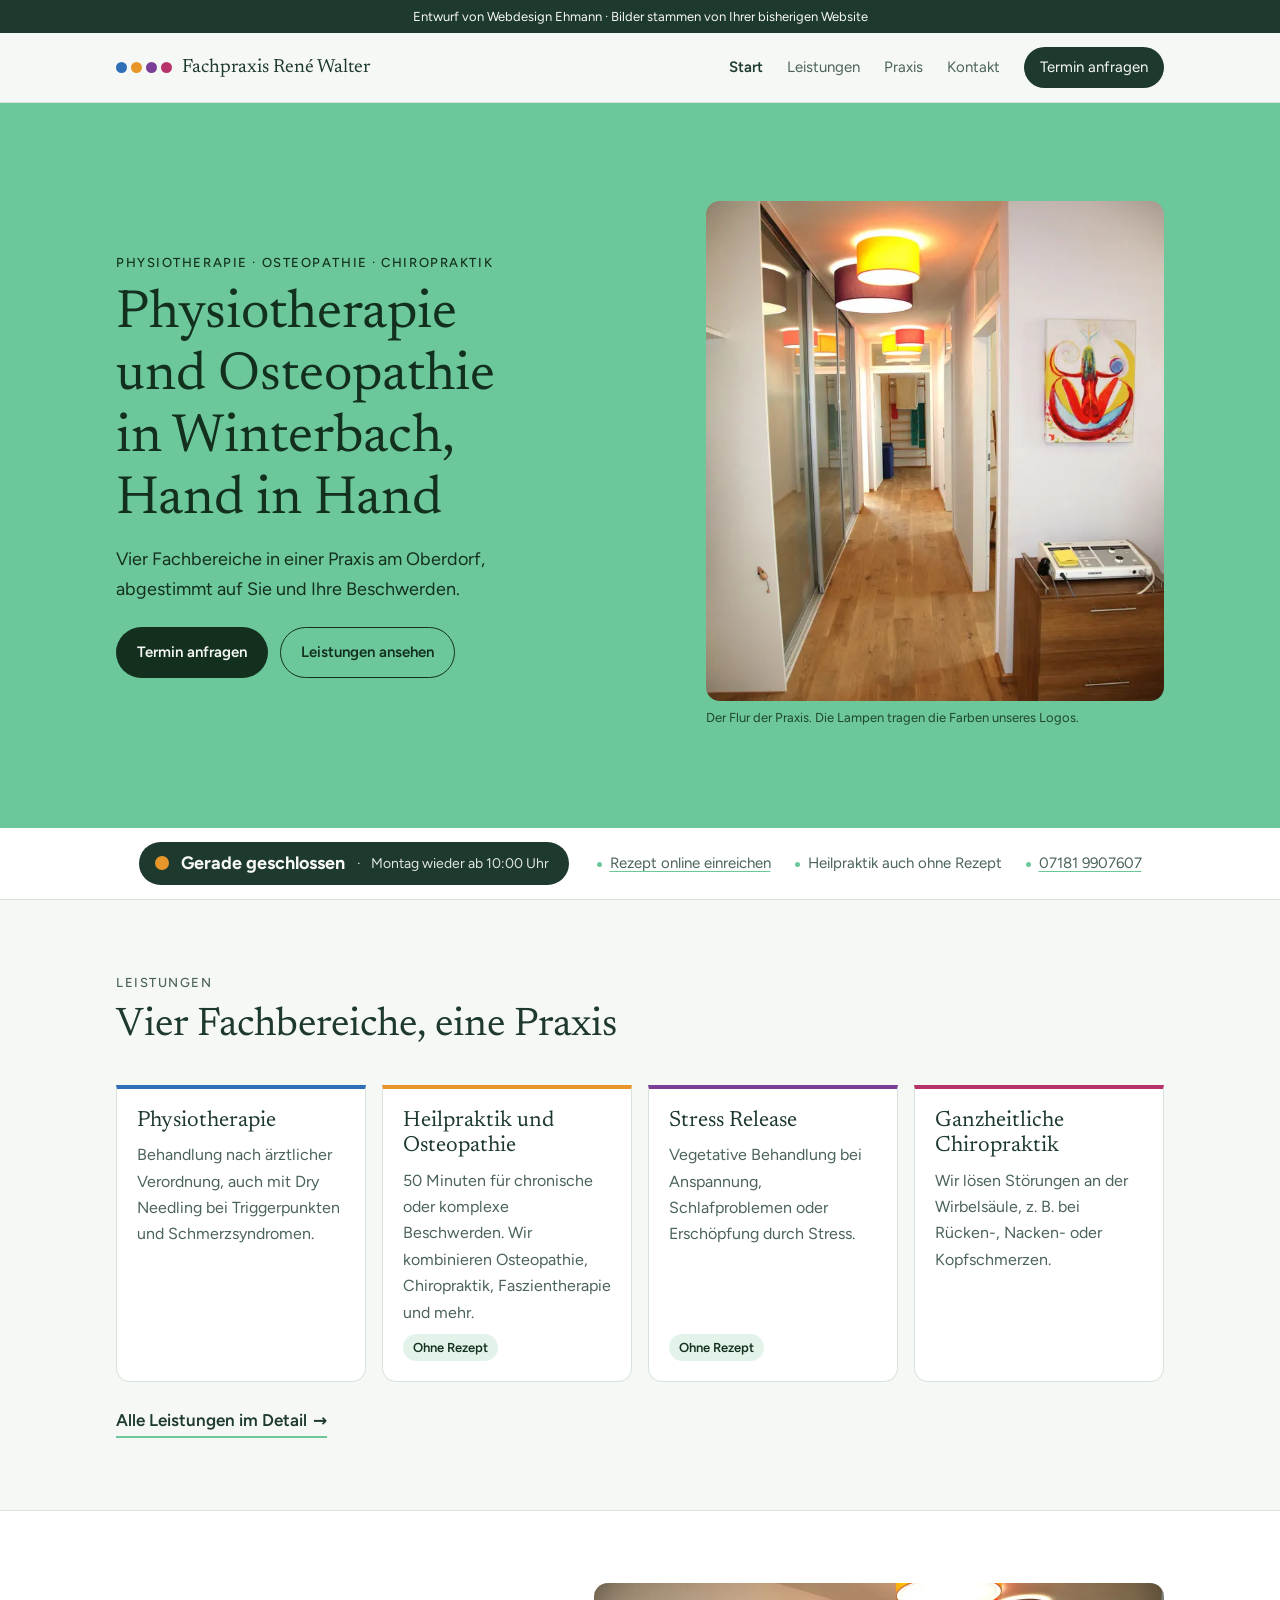
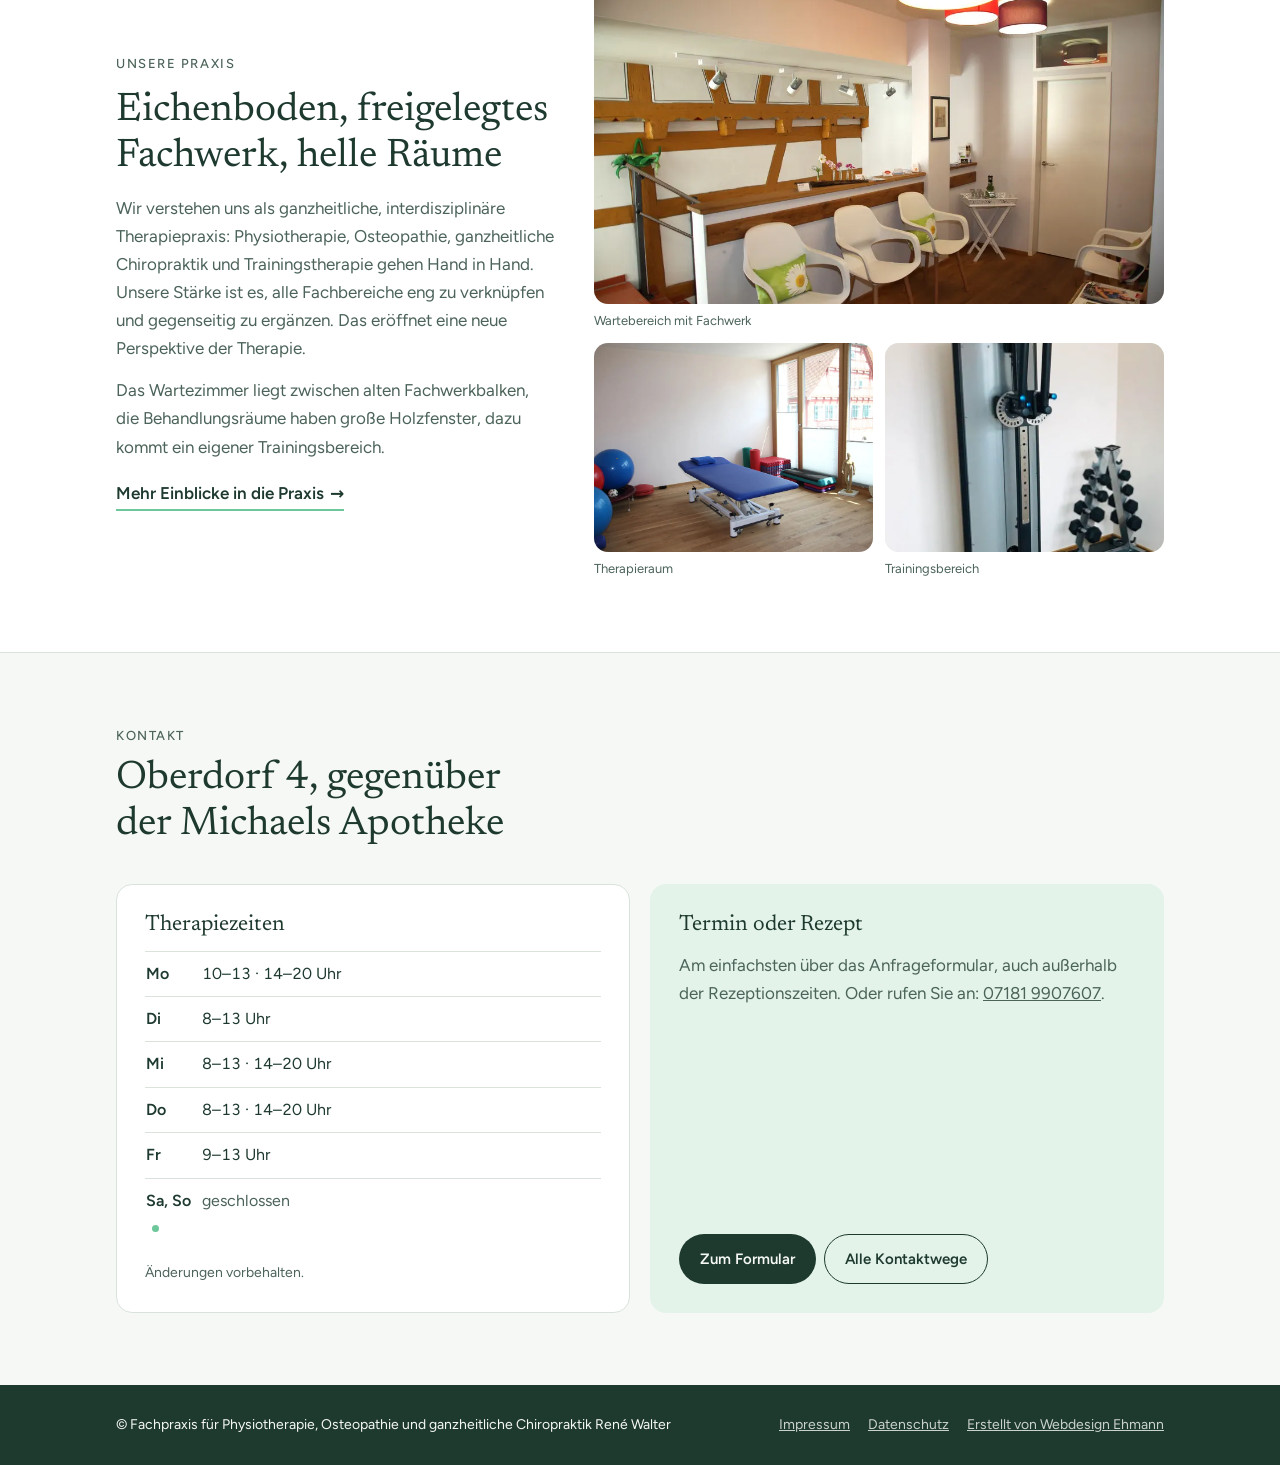
==== index.html @ 9dee4672 "Hero füllt einen Bildschirm, Status-Leiste, eigene Kontakt-Seite, fehlende Infos der alten Seite erg" ====
<!doctype html>
<html lang="de">
<head>
<meta charset="UTF-8">
<meta name="viewport" content="width=device-width, initial-scale=1.0, viewport-fit=cover">
<title>Physiotherapie & Osteopathie Winterbach | Fachpraxis René Walter</title>
<meta name="description" content="Physiotherapie, Osteopathie und Chiropraktik in Winterbach: Alle Fachbereiche unter einem Dach. Heilpraktik ohne Rezept. Jetzt Termin online anfragen.">
<meta name="robots" content="noindex">
<link rel="icon" href="favicon.svg" type="image/svg+xml">
<link rel="preload" href="fonts/newsreader.woff2" as="font" type="font/woff2" crossorigin>
<link rel="stylesheet" href="css/fonts.css">
<link rel="stylesheet" href="css/style.css">
</head>
<body>
<div class="demo">Entwurf von Webdesign Ehmann · Bilder stammen von Ihrer bisherigen Website</div>

<header>
  <div class="wrap nav">
    <a class="brand" href="index.html" aria-label="Fachpraxis René Walter, zur Startseite">
      <span class="dots" aria-hidden="true"><i style="background:var(--c-blue)"></i><i style="background:var(--c-orange)"></i><i style="background:var(--c-violet)"></i><i style="background:var(--c-magenta)"></i></span>
      <span>Fachpraxis René Walter</span>
    </a>
    <nav class="links" id="links" aria-label="Hauptnavigation">
      <a href="index.html" aria-current="page">Start</a>
      <a href="leistungen.html">Leistungen</a>
      <a href="praxis.html">Praxis</a>
      <a href="kontakt.html">Kontakt</a>
      <a href="anfrage.html" class="nav-cta">Termin anfragen</a>
    </nav>
    <button class="menu-btn" id="menuBtn" aria-label="Menü öffnen" aria-expanded="false" aria-controls="links">
      <svg width="26" height="26" viewBox="0 0 24 24" fill="none" stroke="currentColor" stroke-width="1.8" stroke-linecap="round" aria-hidden="true"><path d="M4 7h16M4 12h16M4 17h16"/></svg>
    </button>
  </div>
</header>

<main id="top">
<div class="hero">
    <div class="wrap">
      <div>
        <p class="eyebrow">Physiotherapie · Osteopathie · Chiropraktik</p>
        <h1>Physiotherapie und Osteopathie in Winterbach, Hand in Hand</h1>
        <p class="lead">Vier Fachbereiche in einer Praxis am Oberdorf, abgestimmt auf Sie und Ihre Beschwerden.</p>
        <div class="hero-actions">
          <a class="btn btn-dark" href="anfrage.html">Termin anfragen</a>
          <a class="btn btn-line" href="leistungen.html">Leistungen ansehen</a>
        </div>
      </div>
      <figure>
        <img src="img/flur.webp" width="667" height="1000" alt="Flur der Praxis mit Eichenboden und Deckenlampen in Gelb, Aubergine und Rot" fetchpriority="high">
        <figcaption>Der Flur der Praxis. Die Lampen tragen die Farben unseres Logos.</figcaption>
      </figure>
    </div>
  </div>

  <div class="strip">
    <div class="wrap">
      <p class="status" id="openNow" data-state="closed" role="status"><i aria-hidden="true"></i><b>Therapiezeiten</b><small></small></p>
      <ul class="facts">
        <li><a href="anfrage.html">Rezept online einreichen</a></li>
        <li>Heilpraktik auch ohne Rezept</li>
        <li><a href="tel:+4971819907607">07181 9907607</a></li>
      </ul>
    </div>
  </div>

  <section id="leistungen">
    <div class="wrap">
      <div class="sec-head">
        <p class="eyebrow">Leistungen</p>
        <h2>Vier Fachbereiche, eine Praxis</h2>
      </div>
      <div class="cards">
        <div class="area-card" style="--c:var(--c-blue)"><h3>Physiotherapie</h3><p>Behandlung nach ärztlicher Verordnung, auch mit Dry Needling bei Triggerpunkten und Schmerzsyndromen.</p></div>
        <div class="area-card" style="--c:var(--c-orange)"><h3>Heilpraktik und Osteopathie</h3><p>50 Minuten für chronische oder komplexe Beschwerden. Wir kombinieren Osteopathie, Chiropraktik, Faszientherapie und mehr.</p><span class="tag">Ohne Rezept</span></div>
        <div class="area-card" style="--c:var(--c-violet)"><h3>Stress Release</h3><p>Vegetative Behandlung bei Anspannung, Schlafproblemen oder Erschöpfung durch Stress.</p><span class="tag">Ohne Rezept</span></div>
        <div class="area-card" style="--c:var(--c-magenta)"><h3>Ganzheitliche Chiropraktik</h3><p>Wir lösen Störungen an der Wirbelsäule, z. B. bei Rücken-, Nacken- oder Kopfschmerzen.</p></div>
      </div>
      <a class="more-link" href="leistungen.html">Alle Leistungen im Detail <span aria-hidden="true">→</span></a>
    </div>
  </section>

  <section id="praxis" class="alt">
    <div class="wrap praxis">
      <div class="praxis-text">
        <p class="eyebrow">Unsere Praxis</p>
        <h2>Eichenboden, freigelegtes Fachwerk, helle Räume</h2>
        <p>Wir verstehen uns als ganzheitliche, interdisziplinäre Therapiepraxis: Physiotherapie, Osteopathie, ganzheitliche Chiropraktik und Trainingstherapie gehen Hand in Hand. Unsere Stärke ist es, alle Fachbereiche eng zu verknüpfen und gegenseitig zu ergänzen. Das eröffnet eine neue Perspektive der Therapie.</p>
        <p>Das Wartezimmer liegt zwischen alten Fachwerkbalken, die Behandlungsräume haben große Holzfenster, dazu kommt ein eigener Trainingsbereich.</p>
        <a class="more-link" href="praxis.html" style="align-self:flex-start;margin-top:4px">Mehr Einblicke in die Praxis <span aria-hidden="true">→</span></a>
      </div>
      <div class="gallery">
        <figure class="photo wide"><img src="img/warten.webp" width="1000" height="667" alt="Wartebereich mit weißen Stühlen vor freigelegtem Fachwerk" loading="lazy" decoding="async"><figcaption>Wartebereich mit Fachwerk</figcaption></figure>
        <figure class="photo"><img src="img/therapie.webp" width="1000" height="667" alt="Heller Therapieraum mit Liege, Gymnastikbällen und großen Holzfenstern" loading="lazy" decoding="async"><figcaption>Therapieraum</figcaption></figure>
        <figure class="photo"><img src="img/mtt.webp" width="562" height="1000" alt="Multifunktionsgerät für die Medizinische Trainingstherapie neben Kurzhanteln" loading="lazy" decoding="async" style="object-position:50% 35%"><figcaption>Trainingsbereich</figcaption></figure>
      </div>
    </div>
  </section>

  <section id="kontakt">
    <div class="wrap">
      <div class="sec-head">
        <p class="eyebrow">Kontakt</p>
        <h2>Oberdorf 4, gegenüber der Michaels Apotheke</h2>
      </div>
      <div class="three two-up">
        <div class="card">
          <h3>Therapiezeiten</h3>
          <table class="hours" id="hours">
            <tbody>
              <tr data-d="1"><td>Mo</td><td>10–13 · 14–20 Uhr</td></tr>
              <tr data-d="2"><td>Di</td><td>8–13 Uhr</td></tr>
              <tr data-d="3"><td>Mi</td><td>8–13 · 14–20 Uhr</td></tr>
              <tr data-d="4"><td>Do</td><td>8–13 · 14–20 Uhr</td></tr>
              <tr data-d="5"><td>Fr</td><td>9–13 Uhr</td></tr>
              <tr data-d="6"><td>Sa, So</td><td class="off">geschlossen</td></tr>
            </tbody>
          </table>
          <p class="note">Änderungen vorbehalten.</p>
        </div>
        <div class="card cta-card">
          <h3>Termin oder Rezept</h3>
          <p>Am einfachsten über das Anfrageformular, auch außerhalb der Rezeptionszeiten. Oder rufen Sie an: <a href="tel:+4971819907607">07181 9907607</a>.</p>
          <div class="row-links"><a class="btn btn-dark" href="anfrage.html">Zum Formular</a><a class="btn btn-line" href="kontakt.html">Alle Kontaktwege</a></div>
        </div>
      </div>
    </div>
  </section>
  </div>
</main>

<footer>
  <div class="wrap">
    <span>© Fachpraxis für Physiotherapie, Osteopathie und ganzheitliche Chiropraktik René Walter</span>
    <nav aria-label="Rechtliches"><a href="impressum.html">Impressum</a><a href="datenschutz.html">Datenschutz</a><a href="https://www.webdesign-ehmann.de" target="_blank" rel="noopener">Erstellt von Webdesign Ehmann</a></nav>
  </div>
</footer>

<script src="js/main.js" defer></script>
</body>
</html>
---- css/fonts.css ----
@font-face{font-family:"Newsreader";font-style:normal;font-weight:200 800;font-display:swap;src:url(../fonts/newsreader.woff2) format("woff2")}
@font-face{font-family:"Figtree";font-style:normal;font-weight:300 900;font-display:swap;src:url(../fonts/figtree.woff2) format("woff2")}
---- css/style.css ----
html{color-scheme:light}body{margin:0}img{max-width:100%;display:block}[hidden]{display:none!important}
:root{padding-top:env(safe-area-inset-top,0px);padding-bottom:env(safe-area-inset-bottom,0px)}
/* Farben: Mint als Grundton der Praxis. Blau/Orange/Violett/Magenta stammen aus dem Logo und
   markieren nur die vier Fachbereiche (und spiegeln die Lampenschirme im Flur der Praxis). */
:root{
  --bg:#F6F8F5; --surface:#FFFFFF; --mint:#6CC79A; --mint-soft:#E3F3EA;
  --ink:#1E3A2E; --ink-2:#4B6358; --line:#D9E3DC; --on-mint:#13301F;
  --c-blue:#2E6FB7; --c-orange:#E8962A; --c-violet:#7B3F98; --c-magenta:#B8336A;
  --f-display:"Newsreader",Georgia,"Times New Roman",serif;
  --f-body:"Figtree",system-ui,-apple-system,"Segoe UI",sans-serif;
  --gutter-l:max(16px,env(safe-area-inset-left,0px)); --gutter-r:max(16px,env(safe-area-inset-right,0px));
}
@media (prefers-color-scheme:dark){:root:not([data-theme="light"]){
  --bg:#111814; --surface:#18221C; --mint:#6CC79A; --mint-soft:#1F3328;
  --ink:#E4EEE8; --ink-2:#A6BAAE; --line:#2A3A31; --on-mint:#0E2418;
  --c-blue:#6FA3DC; --c-orange:#F0AE55; --c-violet:#B48BCB; --c-magenta:#DE7AA3; color-scheme:dark}}
:root[data-theme="dark"]{
  --bg:#111814; --surface:#18221C; --mint:#6CC79A; --mint-soft:#1F3328;
  --ink:#E4EEE8; --ink-2:#A6BAAE; --line:#2A3A31; --on-mint:#0E2418;
  --c-blue:#6FA3DC; --c-orange:#F0AE55; --c-violet:#B48BCB; --c-magenta:#DE7AA3; color-scheme:dark}
*{box-sizing:border-box}
html{scroll-behavior:smooth;scroll-padding-top:72px}
@media (prefers-reduced-motion:reduce){html{scroll-behavior:auto}}
body{background:var(--bg);color:var(--ink);font-family:var(--f-body);font-size:17px;line-height:1.65}
body::before{content:"";position:fixed;inset:0 0 auto;height:env(safe-area-inset-top,0px);z-index:10;background:var(--bg)}
.wrap{max-width:1080px;margin:0 auto;padding-left:var(--gutter-l);padding-right:var(--gutter-r)}
h1,h2,h3{font-family:var(--f-display);font-weight:400;line-height:1.15;text-wrap:balance;margin:0}
h2{font-size:clamp(28px,4.5vw,40px)}
h3{font-size:22px}
p{margin:0}
a{color:inherit}
:focus-visible{outline:2px solid var(--mint);outline-offset:3px;border-radius:4px}
.eyebrow{font-size:13px;letter-spacing:.12em;text-transform:uppercase;color:var(--ink-2);font-weight:500}
.btn{display:inline-flex;align-items:center;gap:8px;padding:12px 20px;border-radius:999px;font-weight:600;font-size:15px;text-decoration:none;border:1.5px solid transparent;cursor:pointer;font-family:inherit}
.btn-dark{background:var(--on-mint);color:#F6F8F5}
.btn-line{border-color:currentColor;background:transparent;color:inherit}
.dots{display:inline-flex;gap:4px}
.dots i{width:11px;height:11px;border-radius:50%;display:block}

.demo{background:var(--ink);color:var(--bg);font-size:13px;text-align:center;padding-block:6px}

/* Header */
header{position:sticky;top:env(safe-area-inset-top,0px);z-index:5;background:var(--bg);border-bottom:1px solid var(--line)}
.nav{display:flex;align-items:center;justify-content:space-between;gap:16px;padding-block:14px}
.brand{display:flex;align-items:center;gap:10px;text-decoration:none;min-width:0}
.brand span{font-family:var(--f-display);font-size:19px;white-space:nowrap}
.links{display:flex;gap:24px;font-size:15px;align-items:center}
.links a{text-decoration:none;color:var(--ink-2)}
.links a:hover{color:var(--ink)}
.links a[aria-current="page"]:not(.nav-cta){color:var(--ink);font-weight:600}
.nav-cta{background:var(--ink);color:var(--bg)!important;padding:8px 16px;border-radius:999px}
.menu-btn{display:none;background:none;border:0;color:var(--ink);padding:6px;cursor:pointer}
@media (max-width:900px){
  .brand span{font-size:17px}
  .links{display:none;position:absolute;top:100%;left:0;right:0;flex-direction:column;align-items:stretch;gap:0;background:var(--bg);border-bottom:1px solid var(--line);padding-left:var(--gutter-l);padding-right:var(--gutter-r)}
  .links.open{display:flex}
  .links a{padding-block:14px;border-top:1px solid var(--line);font-size:17px}
  .nav-cta{background:none;color:var(--ink)!important;padding:14px 0;border-radius:0;font-weight:600}
  .menu-btn{display:block}
}
@media (max-width:420px){.brand span{white-space:normal;line-height:1.2}}

/* Hero */
.hero{background:var(--mint);color:var(--on-mint)}
.hero .wrap{display:grid;grid-template-columns:1.2fr 1fr;gap:40px;align-items:center;padding-block:28px 30px}
.hero h1{font-size:clamp(32px,min(4.8vw,7.4svh),54px);margin-top:10px}
.hero .lead{font-size:18px;margin-top:14px;max-width:36ch}
.hero .eyebrow{color:var(--on-mint)}
.hero-actions{display:flex;flex-wrap:wrap;gap:12px;margin-top:22px}
.hero figure{margin:0}
.hero figure img{width:100%;height:clamp(220px,calc(100svh - 270px),500px);object-fit:cover;object-position:50% 45%;border-radius:14px}
.hero figcaption{font-size:13px;margin-top:6px;opacity:.85}
@media (max-width:820px){.hero .wrap{grid-template-columns:1fr;gap:18px;padding-block:22px 24px}.hero h1{font-size:clamp(28px,8vw,38px)}.hero .lead{font-size:16px}.hero-actions{margin-top:16px}.hero figure img{height:clamp(110px,18svh,200px);object-position:50% 55%}.hero figcaption{display:none}}

/* Fotos */
.photo{margin:0}
.photo img{width:100%;height:auto;object-fit:cover;border-radius:14px;background:var(--mint-soft)}
.photo figcaption{font-size:13px;color:var(--ink-2);margin-top:6px}

/* Status-Leiste: zeigt gross, ob die Praxis gerade offen ist */
.strip{background:var(--surface);border-bottom:1px solid var(--line)}
.strip .wrap{display:flex;flex-wrap:wrap;align-items:center;justify-content:center;gap:12px 28px;padding-block:14px}
.status{display:inline-flex;align-items:center;gap:12px;margin:0;padding:10px 20px 10px 16px;border-radius:999px;font-size:17px;line-height:1.25;background:var(--ink);color:var(--bg)}
.status i{width:14px;height:14px;border-radius:50%;background:var(--c-orange);flex-shrink:0;display:block}
.status b{font-weight:700;font-size:18px}
.status small{font-size:14px;opacity:.9}
.status small:not(:empty)::before{content:"·";margin-right:10px}
.status[data-state="open"]{background:var(--mint);color:var(--on-mint)}
.status[data-state="open"] i{background:#1C8A52;animation:pulse 2s ease-out infinite}
@keyframes pulse{0%{box-shadow:0 0 0 0 rgba(28,138,82,.55)}70%{box-shadow:0 0 0 10px rgba(28,138,82,0)}100%{box-shadow:0 0 0 0 rgba(28,138,82,0)}}
@media (prefers-reduced-motion:reduce){.status i{animation:none!important}}
.facts{list-style:none;margin:0;padding:0;display:flex;flex-wrap:wrap;justify-content:center;gap:6px 24px;font-size:15px;color:var(--ink-2)}
.facts li::before{content:"";display:inline-block;width:5px;height:5px;border-radius:50%;background:var(--mint);margin-right:8px;vertical-align:middle}
.facts a{text-decoration-color:var(--mint);text-underline-offset:3px}
@media (max-width:600px){.strip .wrap{padding-block:12px;gap:8px}.status{padding:8px 16px 8px 12px;flex-wrap:wrap;row-gap:0}.status small:not(:empty)::before{content:none}.status small{flex-basis:100%;padding-left:26px;margin-top:-2px}.facts{gap:2px 16px;font-size:14px}}

section{padding-block:72px}
@media (max-width:600px){section{padding-block:52px}}
.alt{background:var(--surface);border-block:1px solid var(--line)}
.sec-head{display:flex;flex-direction:column;gap:10px;margin-bottom:36px;max-width:640px}

/* Fachbereiche */
.cards{display:grid;grid-template-columns:repeat(4,minmax(0,1fr));gap:16px}
@media (max-width:900px){.cards{grid-template-columns:repeat(2,minmax(0,1fr))}}
@media (max-width:520px){.cards{grid-template-columns:1fr}}
.area-card{background:var(--surface);border:1px solid var(--line);border-top:4px solid var(--c);border-radius:0 0 14px 14px;padding:20px;display:flex;flex-direction:column;gap:8px}
.area-card h3{font-size:22px}
.area-card p{color:var(--ink-2);font-size:16px}
.area-card ul{margin:4px 0 0;padding-left:18px;color:var(--ink-2);font-size:15px}
.area-card li{margin-top:2px}
.area-card .meta{font-size:14px;color:var(--ink);font-weight:500}
.tag{align-self:flex-start;margin-top:auto;font-size:13px;font-weight:600;color:var(--on-mint);background:var(--mint-soft);padding:3px 10px;border-radius:999px}
:root[data-theme="dark"] .tag{color:var(--ink)}
@media (prefers-color-scheme:dark){:root:not([data-theme="light"]) .tag{color:var(--ink)}}
.more-link{margin-top:24px;display:inline-flex;gap:6px;align-items:center;font-weight:600;text-decoration:none;color:var(--ink);border-bottom:2px solid var(--mint);padding-bottom:2px}
.detail{display:grid;grid-template-columns:repeat(2,minmax(0,1fr));gap:20px}
@media (max-width:820px){.detail{grid-template-columns:1fr}}
.more{display:grid;grid-template-columns:repeat(4,minmax(0,1fr));gap:12px 24px;margin-top:28px;padding-top:24px;border-top:1px solid var(--line)}
.more h3{font-family:var(--f-body);font-size:16px;font-weight:600}
.more p{color:var(--ink-2);font-size:15px;margin-top:4px}
@media (max-width:900px){.more{grid-template-columns:repeat(2,minmax(0,1fr))}}
@media (max-width:520px){.more{grid-template-columns:1fr}}

/* Praxis */
.praxis{display:grid;grid-template-columns:1fr 1.3fr;gap:40px;align-items:center}
.praxis-text{display:flex;flex-direction:column;gap:14px}
.praxis-text p:not(.eyebrow){color:var(--ink-2);max-width:48ch}
@media (max-width:820px){.praxis{grid-template-columns:1fr;gap:28px}}
.gallery{display:grid;grid-template-columns:repeat(2,minmax(0,1fr));gap:12px}
.gallery .photo img{aspect-ratio:4/3}
.gallery .wide{grid-column:1/-1}
.gallery .wide img{aspect-ratio:16/9}
.gallery .tall img{aspect-ratio:3/4}
.gallery.big{grid-template-columns:repeat(3,minmax(0,1fr))}
.gallery.big .wide{grid-column:span 2}
.gallery.big .photo.wide img{aspect-ratio:3/2}
.gallery.big .photo:not(.wide) img{aspect-ratio:3/4}
@media (max-width:700px){.gallery.big{grid-template-columns:repeat(2,minmax(0,1fr))}.gallery.big .wide{grid-column:1/-1}}
.split{display:grid;grid-template-columns:1fr 1fr;gap:40px;align-items:center}
.split .photo img{aspect-ratio:4/3}
.split.rev .photo{order:2}
@media (max-width:820px){.split{grid-template-columns:1fr;gap:24px}.split.rev .photo{order:0}}
.split p{color:var(--ink-2);max-width:52ch}
.split>div{display:flex;flex-direction:column;gap:14px}
.checks{list-style:none;margin:4px 0 0;padding:0;color:var(--ink-2);font-size:16px}
.checks li{padding-block:7px;border-top:1px solid var(--line);padding-left:20px;position:relative}
.checks li::before{content:"";position:absolute;left:0;top:17px;width:8px;height:8px;border-radius:50%;background:var(--mint)}

/* Kontakt */
.three{display:grid;grid-template-columns:repeat(3,minmax(0,1fr));gap:20px}
@media (max-width:900px){.three{grid-template-columns:1fr}}
.card{background:var(--surface);border:1px solid var(--line);border-radius:16px;padding:28px}
.three .card{display:flex;flex-direction:column;gap:12px}
.hours{width:100%;border-collapse:collapse;font-variant-numeric:tabular-nums;font-size:16px}
.hours td{padding-block:9px;border-top:1px solid var(--line);vertical-align:top}
.hours td:first-child{width:56px;font-weight:600}
.hours tr.today td:first-child::after{content:"";display:inline-block;width:7px;height:7px;border-radius:50%;background:var(--mint);margin-left:6px;vertical-align:middle}
.hours td.off{color:var(--ink-2)}
.note{font-size:14px;color:var(--ink-2)}
.cta-card{background:var(--mint-soft);border-color:transparent}
.cta-card p{color:var(--ink-2)}
.cta-card .btn{align-self:flex-start;margin-top:auto}
.cta-card .btn-dark{background:var(--ink);color:var(--bg)}
.kv{display:grid;grid-template-columns:minmax(0,1fr) auto;gap:2px 12px;align-items:center;margin:0;font-size:15px}
.kv dt{color:var(--ink-2);grid-column:1/-1;font-size:13px;margin-top:10px}
.kv dt:first-child{margin-top:0}
.kv dd{margin:0;font-weight:500;min-width:0;overflow-wrap:anywhere}
.copy{background:none;border:1px solid var(--line);color:var(--ink-2);border-radius:999px;font-size:13px;padding:4px 10px;cursor:pointer;font-family:inherit}
.row-links{display:flex;gap:8px;flex-wrap:wrap;margin-top:auto}
.route{text-decoration:none}
.career{background:var(--mint-soft)}
.career .wrap{display:flex;flex-wrap:wrap;align-items:center;justify-content:space-between;gap:16px;padding-block:28px}
.career p{max-width:60ch;color:var(--ink-2)}
.career b{color:var(--ink)}
.example{display:inline-block;font-size:11px;letter-spacing:.06em;background:var(--mint-soft);color:var(--ink);padding:2px 8px;border-radius:999px;vertical-align:middle}

/* Formular */
.form-grid{display:grid;grid-template-columns:1.5fr 1fr;gap:20px;align-items:start}
@media (max-width:900px){.form-grid{grid-template-columns:1fr}}
.form{display:flex;flex-direction:column;gap:18px}
.choice{border:0;padding:0;margin:0;display:flex;flex-direction:column;gap:8px}
.choice legend{font-weight:600;margin-bottom:8px}
.choice label{display:flex;gap:10px;align-items:center;padding:10px 14px;border:1px solid var(--line);border-radius:10px;cursor:pointer;font-size:16px}
.choice label:has(input:checked){border-color:var(--mint);background:var(--mint-soft)}
.choice input{accent-color:var(--mint)}
.fields{display:grid;grid-template-columns:repeat(2,minmax(0,1fr));gap:14px}
.fields .full{grid-column:1/-1}
@media (max-width:520px){.fields{grid-template-columns:1fr}}
.fields label{display:flex;flex-direction:column;gap:6px;font-size:14px;font-weight:500;color:var(--ink-2);min-width:0}
.fields input,.fields textarea{font:inherit;font-size:16px;color:var(--ink);background:var(--bg);border:1px solid var(--line);border-radius:10px;padding:10px 12px;width:100%}
.fields input[type=file]{padding:8px}
.fields input:focus,.fields textarea:focus{outline:2px solid var(--mint);outline-offset:0}
.consent{display:flex;gap:10px;align-items:flex-start;font-size:14px;color:var(--ink-2)}
.consent input{margin-top:4px;accent-color:var(--mint)}
.form .btn{align-self:flex-start}
.err{color:#B3261E;font-size:14px}
:root[data-theme="dark"] .err{color:#F2B8B5}
@media (prefers-color-scheme:dark){:root:not([data-theme="light"]) .err{color:#F2B8B5}}
.ok{background:var(--mint-soft);border-radius:10px;padding:12px 14px;font-size:15px}
.side{display:flex;flex-direction:column;gap:20px}
.side .card{display:flex;flex-direction:column;gap:12px}
.side .card p{color:var(--ink-2);font-size:16px}
.side .btn{align-self:flex-start}
.dl{list-style:none;margin:0;padding:0}
.dl li{display:flex;justify-content:space-between;gap:12px;padding-block:10px;border-top:1px solid var(--line);font-size:15px}
.dl small{color:var(--ink-2);font-weight:600}

/* Unterseiten */
.page-head{background:var(--mint);color:var(--on-mint)}
.page-head .wrap{padding-block:40px 44px;display:flex;flex-direction:column;gap:12px}
.page-head h1{font-size:clamp(32px,5vw,48px)}
.page-head p{max-width:56ch;font-size:18px}
.page-head .eyebrow{color:var(--on-mint)}
.prose{max-width:68ch}
.prose h2{font-size:26px;margin-top:36px}
.prose h2:first-child{margin-top:0}
.prose p{margin-top:12px;color:var(--ink-2)}
.prose a{text-decoration-color:var(--mint);text-underline-offset:3px}
.todo{background:var(--mint-soft);border-radius:10px;padding:12px 14px;font-size:15px;color:var(--ink)!important}

footer{background:var(--ink);color:var(--bg);font-size:14px}
footer .wrap{display:flex;flex-wrap:wrap;justify-content:space-between;gap:16px;padding-block:28px}
footer a{color:var(--bg);opacity:.8}
footer nav{display:flex;gap:18px;flex-wrap:wrap}
.two-up{grid-template-columns:repeat(2,minmax(0,1fr))}
@media (max-width:900px){.two-up{grid-template-columns:1fr}}
.dl a{text-decoration-color:var(--mint);text-underline-offset:3px}
.price .kv{grid-template-columns:1fr auto;gap:0 16px;font-size:16px}
.price .kv dt{grid-column:auto;font-size:16px;margin:0;padding-block:12px;border-top:1px solid var(--line);color:var(--ink)}
.price .kv dd{padding-block:12px;border-top:1px solid var(--line);text-align:right;color:var(--ink-2)}
.price .kv dd strong{font-family:var(--f-display);font-size:26px;font-weight:400;color:var(--ink)}
.cta-card .row-links{margin-top:auto}
@media (min-width:821px) and (max-width:1150px){.hero figure img{height:clamp(220px,calc(100svh - 320px),500px)}}
.hero{display:flex;align-items:center}
.hero .wrap{width:100%}
.hero figure img{max-height:640px}
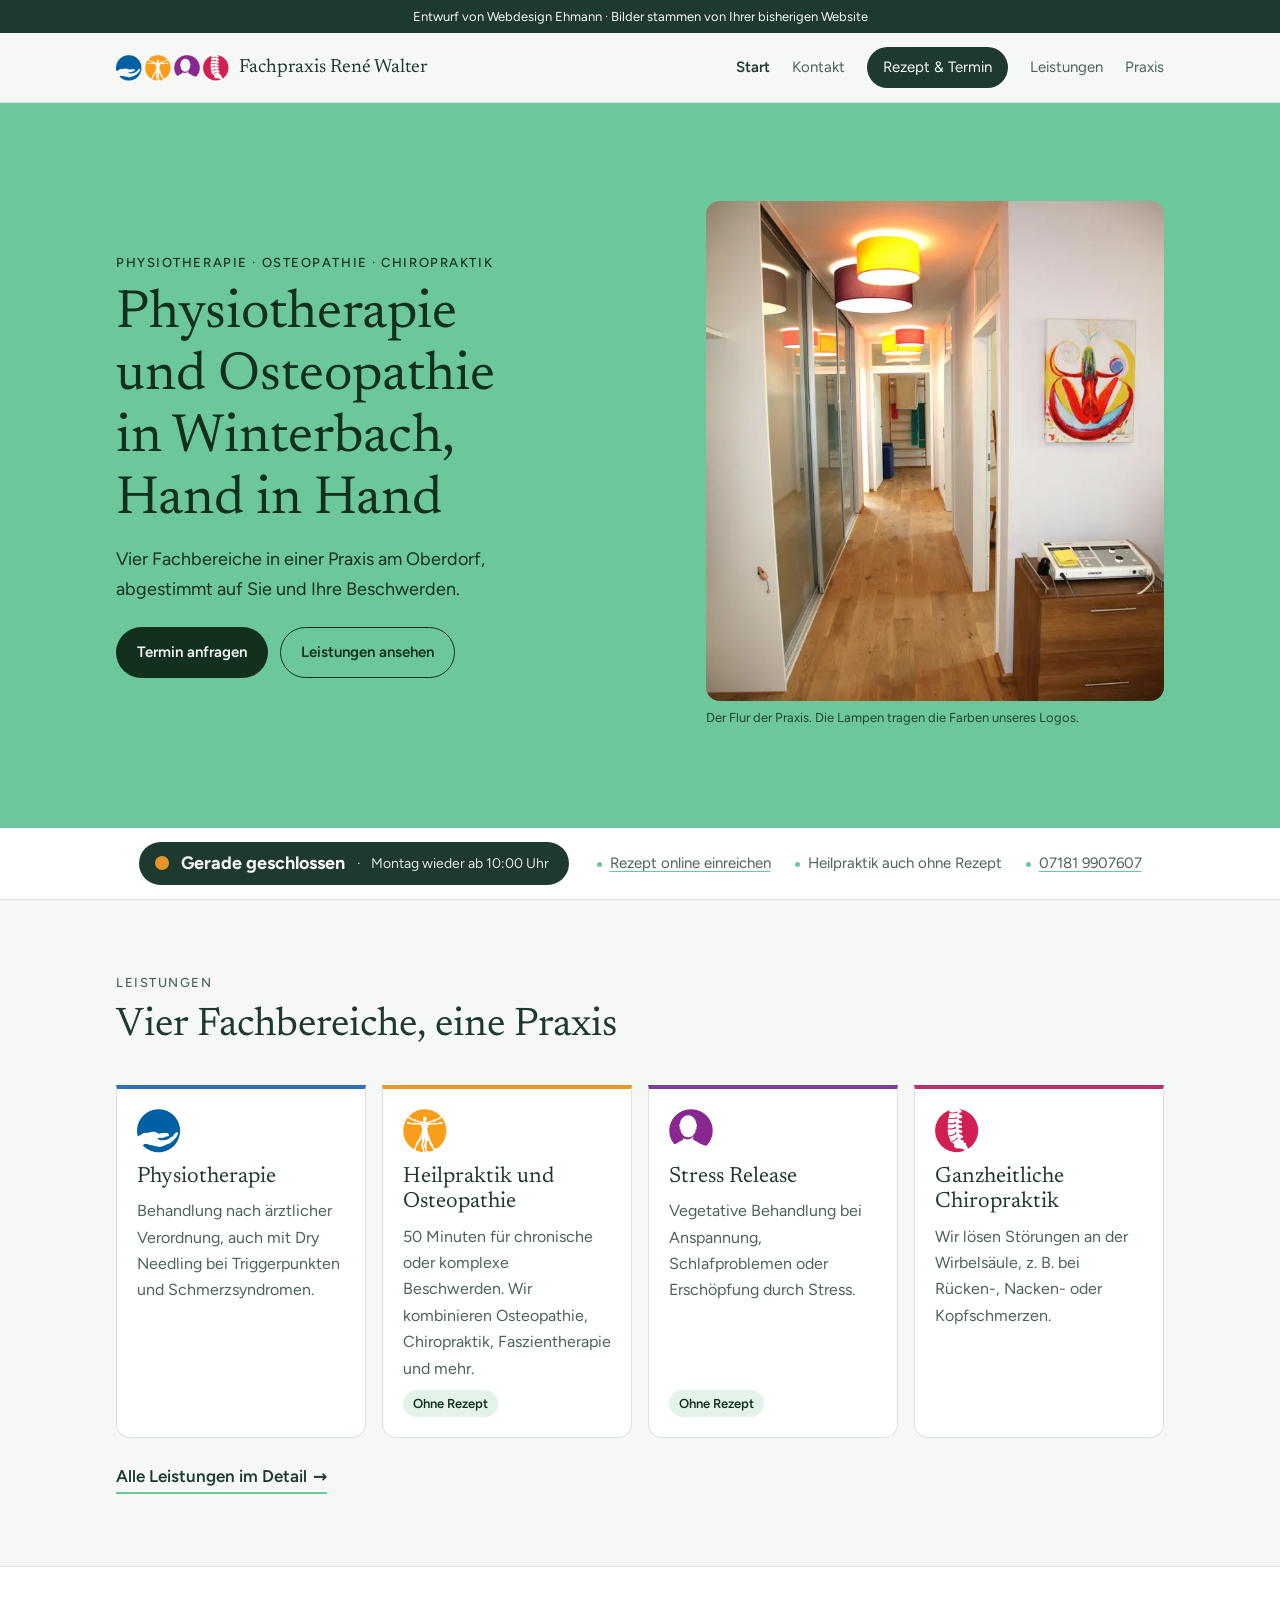
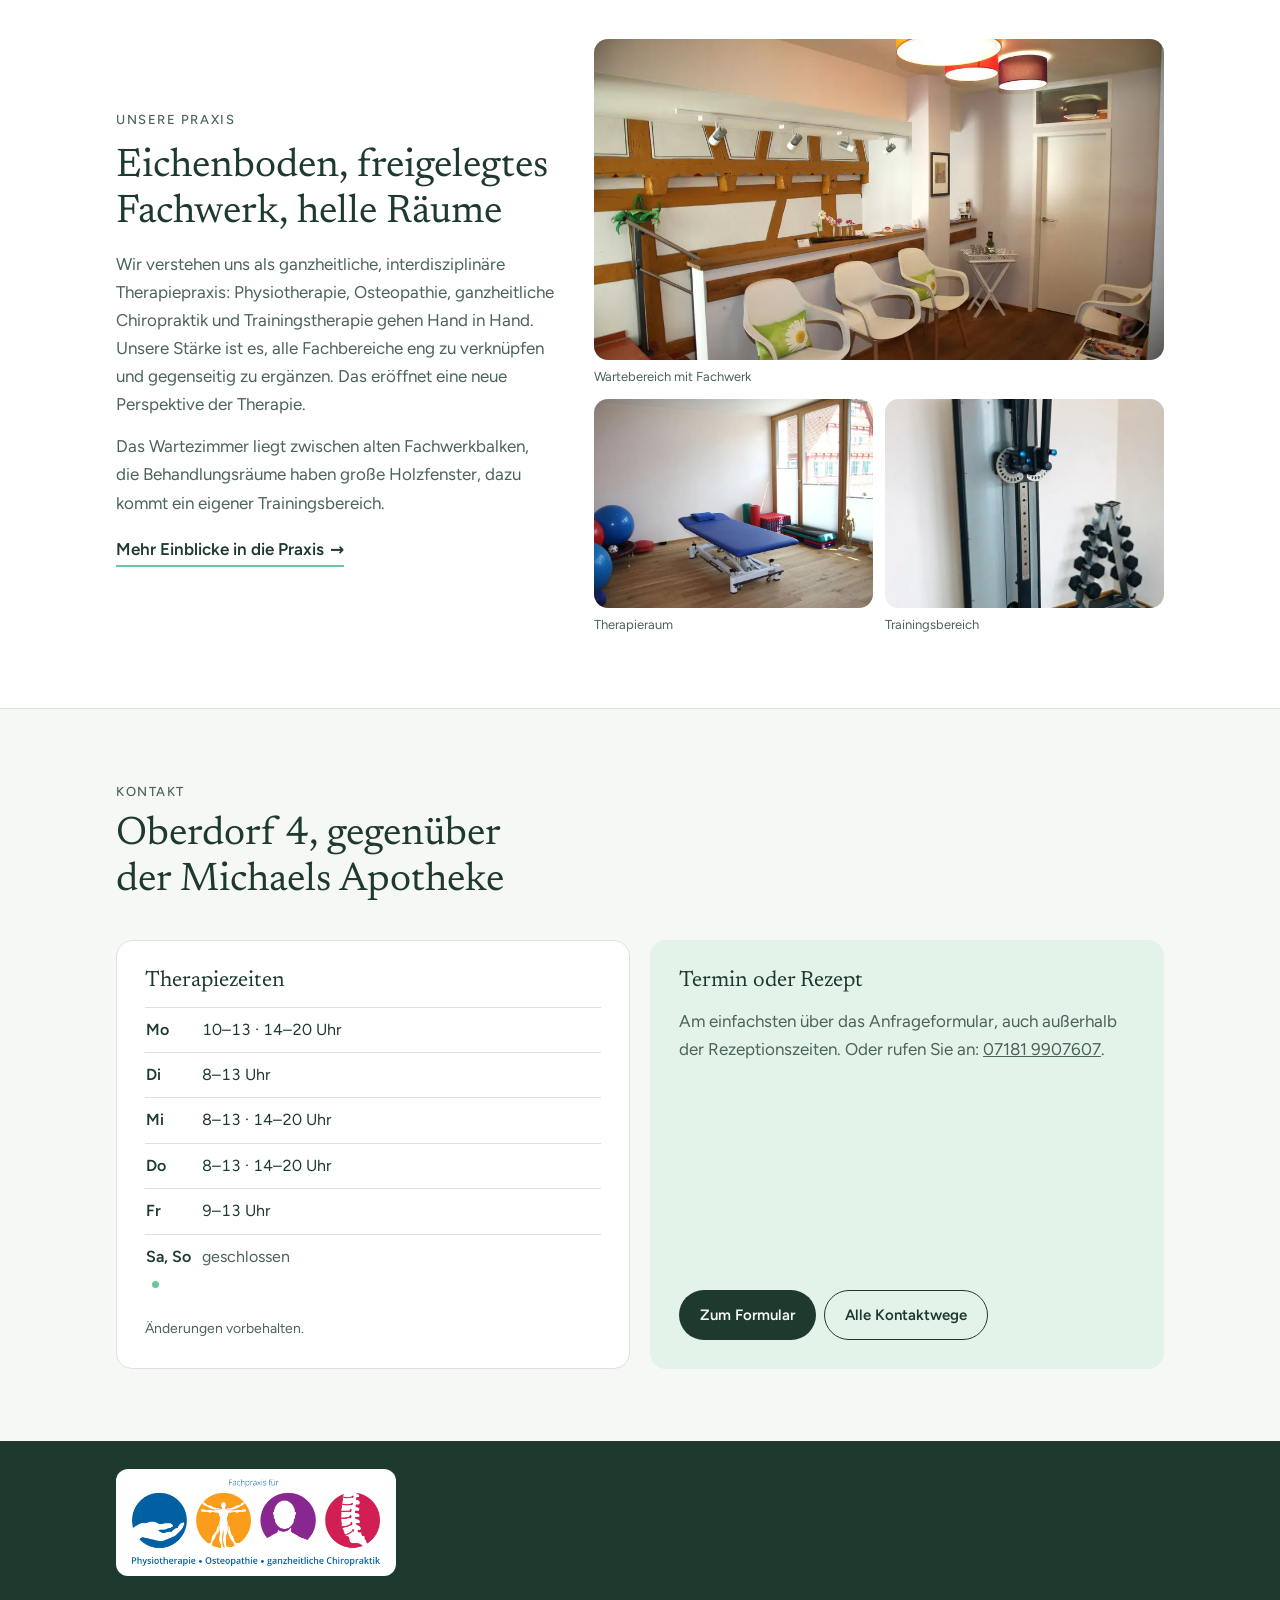
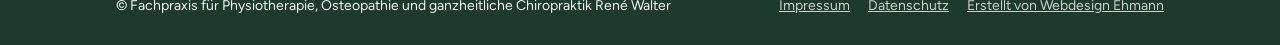
==== commit a41c7ad9: "Logo-Symbole in Header und Fachbereich-Karten, Logo im Footer, Navigation neu geordnet Co-Authored-B" ====
--- a/index.html
+++ b/index.html
@@ -17,15 +17,15 @@
 <header>
   <div class="wrap nav">
     <a class="brand" href="index.html" aria-label="Fachpraxis René Walter, zur Startseite">
-      <span class="dots" aria-hidden="true"><i style="background:var(--c-blue)"></i><i style="background:var(--c-orange)"></i><i style="background:var(--c-violet)"></i><i style="background:var(--c-magenta)"></i></span>
+      <span class="logo-icons" aria-hidden="true"><img src="img/icon-physio.png" width="26" height="26" alt=""><img src="img/icon-osteo.png" width="26" height="26" alt=""><img src="img/icon-vegetativ.png" width="26" height="26" alt=""><img src="img/icon-chiro.png" width="26" height="26" alt=""></span>
       <span>Fachpraxis René Walter</span>
     </a>
     <nav class="links" id="links" aria-label="Hauptnavigation">
       <a href="index.html" aria-current="page">Start</a>
+      <a href="kontakt.html">Kontakt</a>
+      <a href="anfrage.html" class="nav-cta">Rezept &amp; Termin</a>
       <a href="leistungen.html">Leistungen</a>
       <a href="praxis.html">Praxis</a>
-      <a href="kontakt.html">Kontakt</a>
-      <a href="anfrage.html" class="nav-cta">Termin anfragen</a>
     </nav>
     <button class="menu-btn" id="menuBtn" aria-label="Menü öffnen" aria-expanded="false" aria-controls="links">
       <svg width="26" height="26" viewBox="0 0 24 24" fill="none" stroke="currentColor" stroke-width="1.8" stroke-linecap="round" aria-hidden="true"><path d="M4 7h16M4 12h16M4 17h16"/></svg>
@@ -70,10 +70,10 @@
         <h2>Vier Fachbereiche, eine Praxis</h2>
       </div>
       <div class="cards">
-        <div class="area-card" style="--c:var(--c-blue)"><h3>Physiotherapie</h3><p>Behandlung nach ärztlicher Verordnung, auch mit Dry Needling bei Triggerpunkten und Schmerzsyndromen.</p></div>
-        <div class="area-card" style="--c:var(--c-orange)"><h3>Heilpraktik und Osteopathie</h3><p>50 Minuten für chronische oder komplexe Beschwerden. Wir kombinieren Osteopathie, Chiropraktik, Faszientherapie und mehr.</p><span class="tag">Ohne Rezept</span></div>
-        <div class="area-card" style="--c:var(--c-violet)"><h3>Stress Release</h3><p>Vegetative Behandlung bei Anspannung, Schlafproblemen oder Erschöpfung durch Stress.</p><span class="tag">Ohne Rezept</span></div>
-        <div class="area-card" style="--c:var(--c-magenta)"><h3>Ganzheitliche Chiropraktik</h3><p>Wir lösen Störungen an der Wirbelsäule, z. B. bei Rücken-, Nacken- oder Kopfschmerzen.</p></div>
+        <div class="area-card" style="--c:var(--c-blue)"><img class="ico" src="img/icon-physio.png" width="44" height="44" alt="" loading="lazy"><h3>Physiotherapie</h3><p>Behandlung nach ärztlicher Verordnung, auch mit Dry Needling bei Triggerpunkten und Schmerzsyndromen.</p></div>
+        <div class="area-card" style="--c:var(--c-orange)"><img class="ico" src="img/icon-osteo.png" width="44" height="44" alt="" loading="lazy"><h3>Heilpraktik und Osteopathie</h3><p>50 Minuten für chronische oder komplexe Beschwerden. Wir kombinieren Osteopathie, Chiropraktik, Faszientherapie und mehr.</p><span class="tag">Ohne Rezept</span></div>
+        <div class="area-card" style="--c:var(--c-violet)"><img class="ico" src="img/icon-vegetativ.png" width="44" height="44" alt="" loading="lazy"><h3>Stress Release</h3><p>Vegetative Behandlung bei Anspannung, Schlafproblemen oder Erschöpfung durch Stress.</p><span class="tag">Ohne Rezept</span></div>
+        <div class="area-card" style="--c:var(--c-magenta)"><img class="ico" src="img/icon-chiro.png" width="44" height="44" alt="" loading="lazy"><h3>Ganzheitliche Chiropraktik</h3><p>Wir lösen Störungen an der Wirbelsäule, z. B. bei Rücken-, Nacken- oder Kopfschmerzen.</p></div>
       </div>
       <a class="more-link" href="leistungen.html">Alle Leistungen im Detail <span aria-hidden="true">→</span></a>
     </div>
@@ -129,6 +129,7 @@
 </main>
 
 <footer>
+  <div class="wrap foot-top"><img class="foot-logo" src="img/logo.png" width="900" height="313" alt="Logo: Fachpraxis für Physiotherapie, Osteopathie und ganzheitliche Chiropraktik" loading="lazy"></div>
   <div class="wrap">
     <span>© Fachpraxis für Physiotherapie, Osteopathie und ganzheitliche Chiropraktik René Walter</span>
     <nav aria-label="Rechtliches"><a href="impressum.html">Impressum</a><a href="datenschutz.html">Datenschutz</a><a href="https://www.webdesign-ehmann.de" target="_blank" rel="noopener">Erstellt von Webdesign Ehmann</a></nav>
--- a/css/style.css
+++ b/css/style.css
@@ -34,8 +34,8 @@
 .btn{display:inline-flex;align-items:center;gap:8px;padding:12px 20px;border-radius:999px;font-weight:600;font-size:15px;text-decoration:none;border:1.5px solid transparent;cursor:pointer;font-family:inherit}
 .btn-dark{background:var(--on-mint);color:#F6F8F5}
 .btn-line{border-color:currentColor;background:transparent;color:inherit}
-.dots{display:inline-flex;gap:4px}
-.dots i{width:11px;height:11px;border-radius:50%;display:block}
+
+
 
 .demo{background:var(--ink);color:var(--bg);font-size:13px;text-align:center;padding-block:6px}
 
@@ -234,3 +234,11 @@
 .hero{display:flex;align-items:center}
 .hero .wrap{width:100%}
 .hero figure img{max-height:640px}
+.logo-icons{display:inline-flex;gap:3px;flex-shrink:0}
+.logo-icons img{width:26px;height:26px}
+@media (max-width:420px){.logo-icons img{width:20px;height:20px}}
+.area-card .ico{width:44px;height:44px;margin-bottom:4px}
+.foot-top{padding-block:28px 0!important}
+.foot-logo{background:#fff;border-radius:12px;padding:10px 16px;width:min(280px,100%);height:auto}
+footer .wrap.foot-top+.wrap{padding-top:18px}
+@media (min-width:901px){.links{gap:22px}}
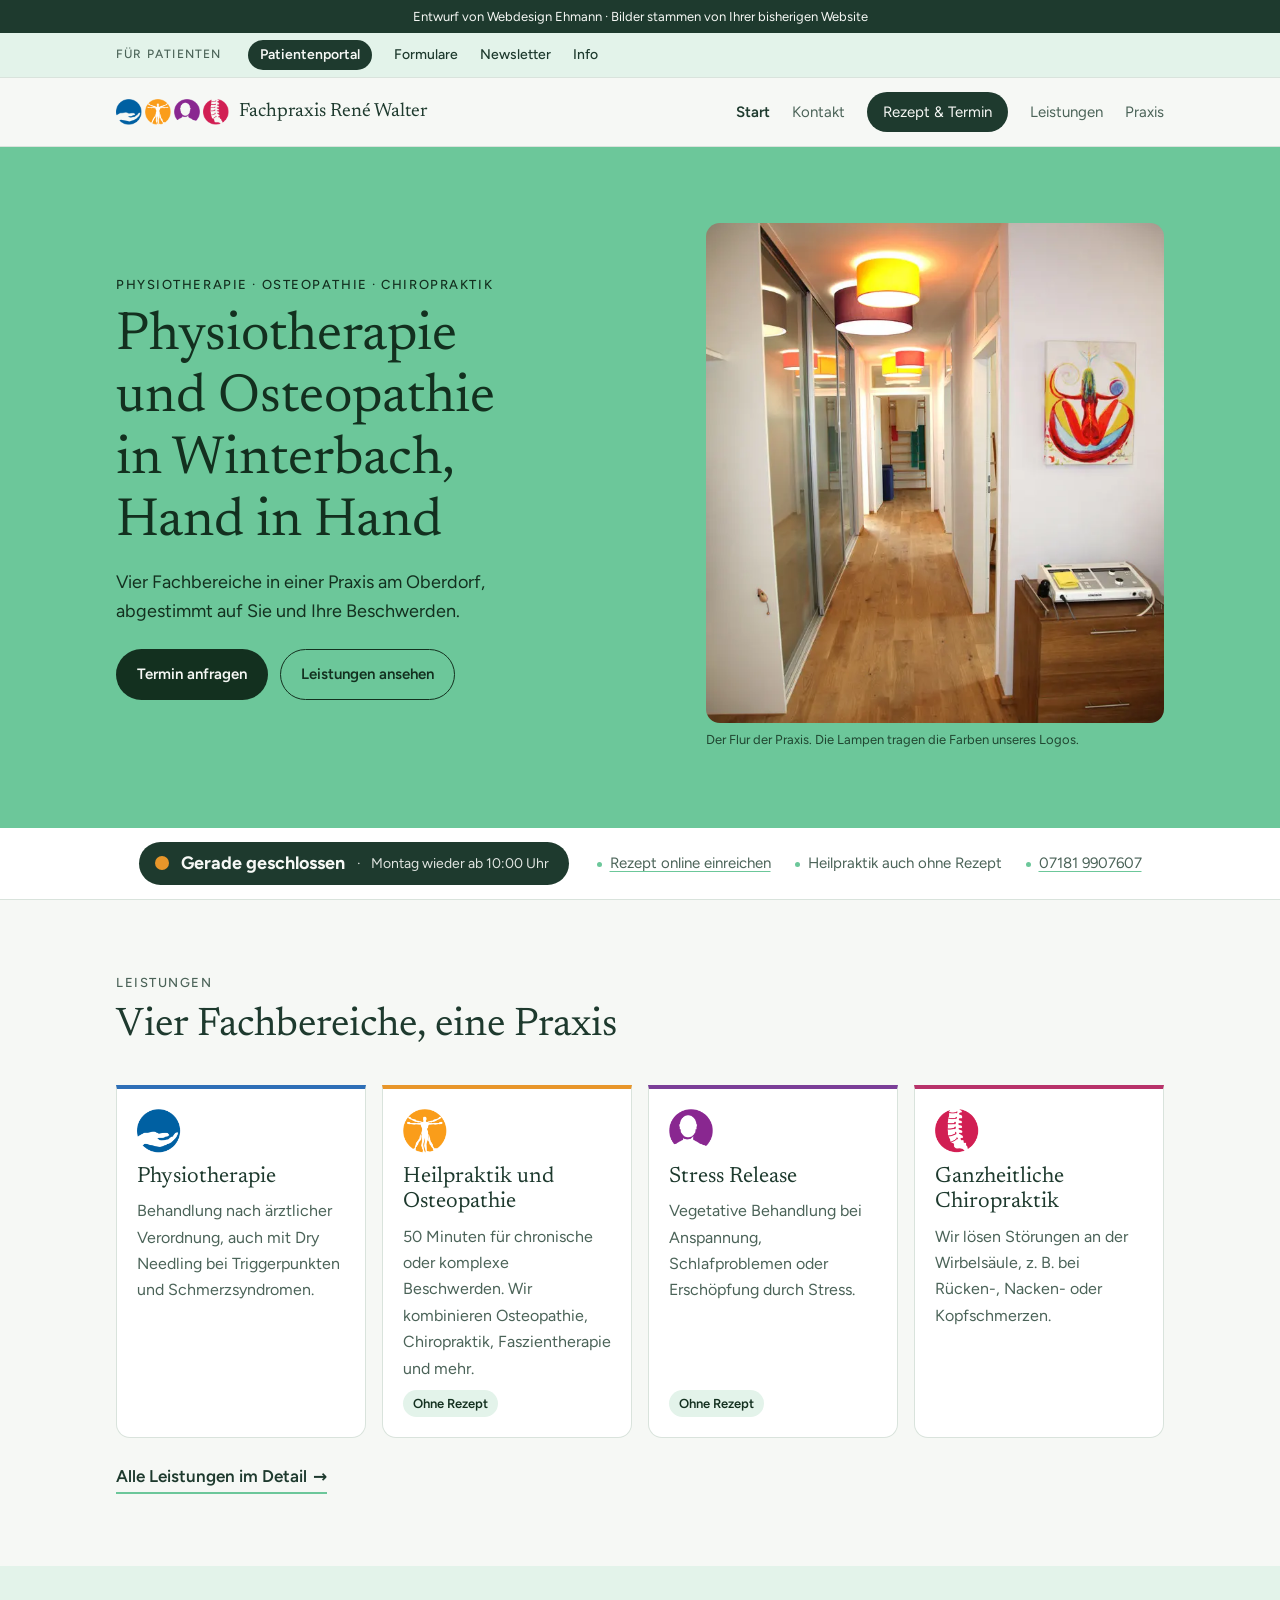
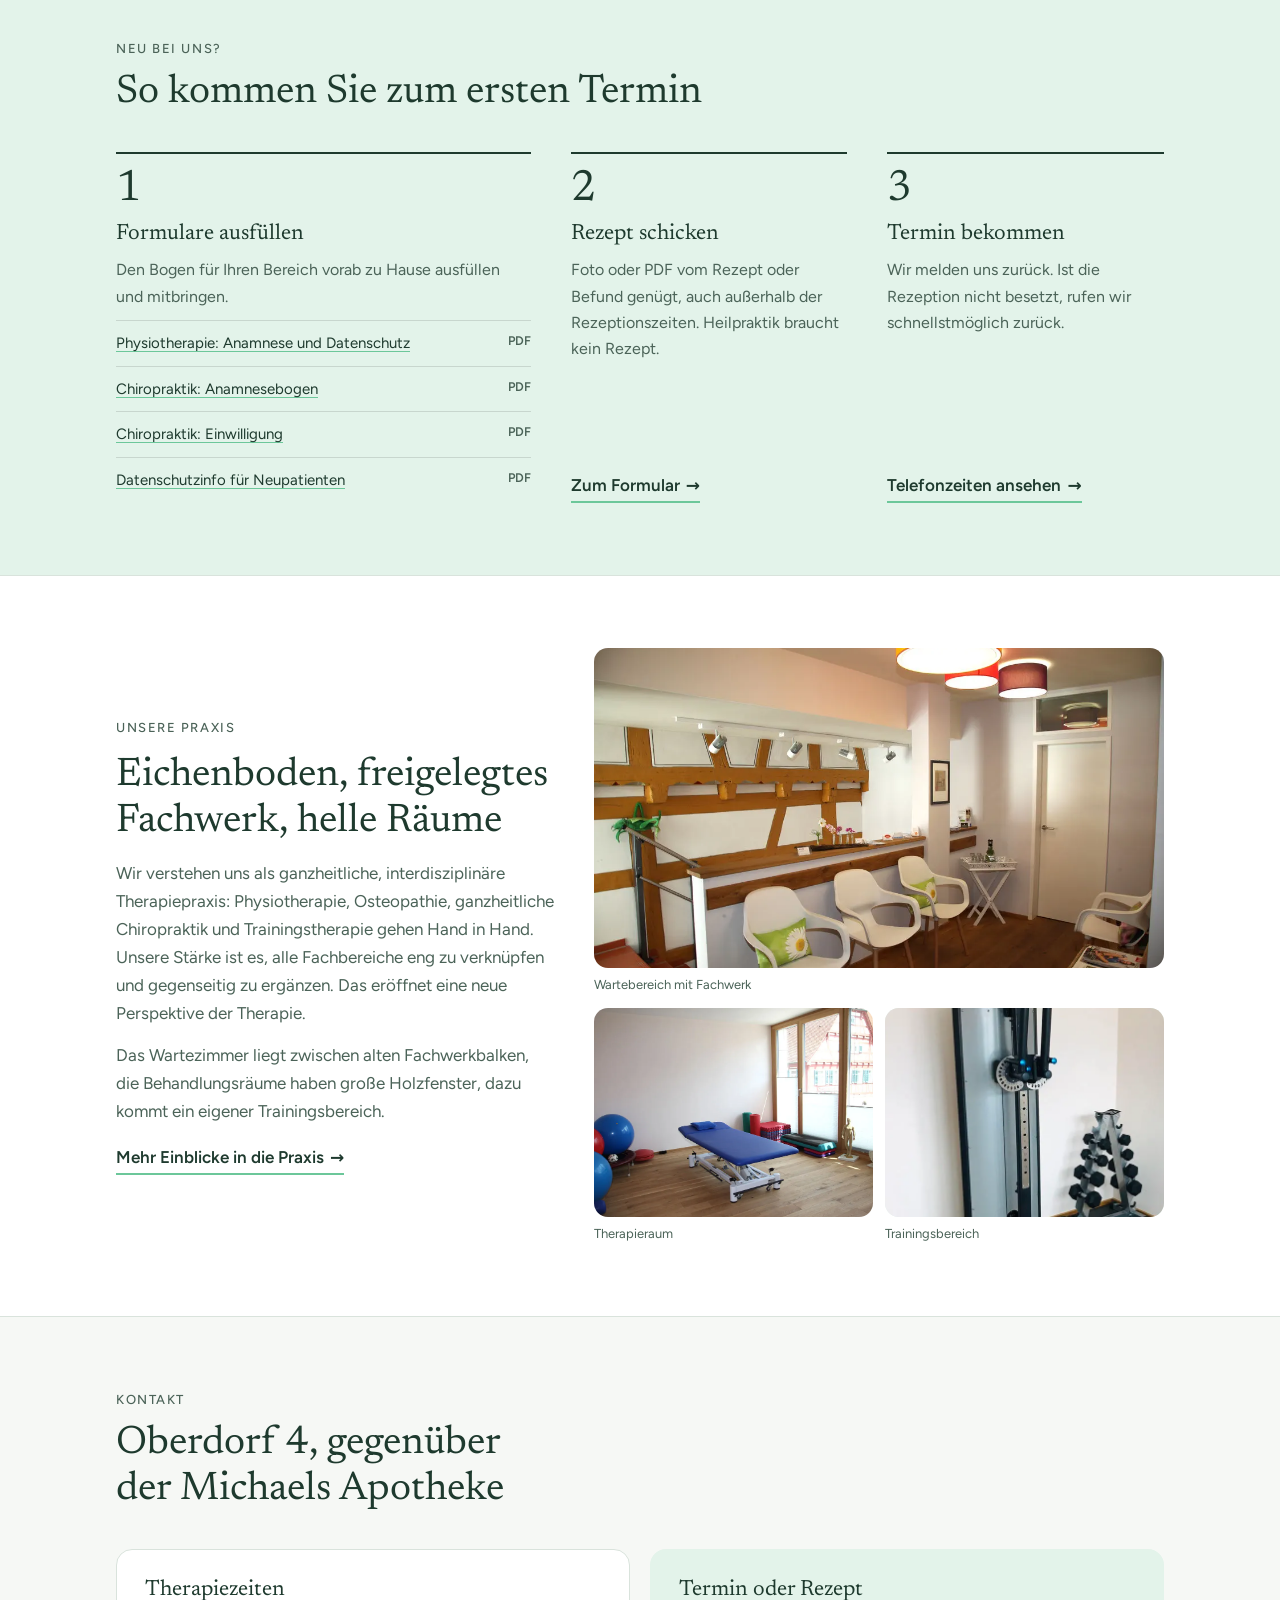
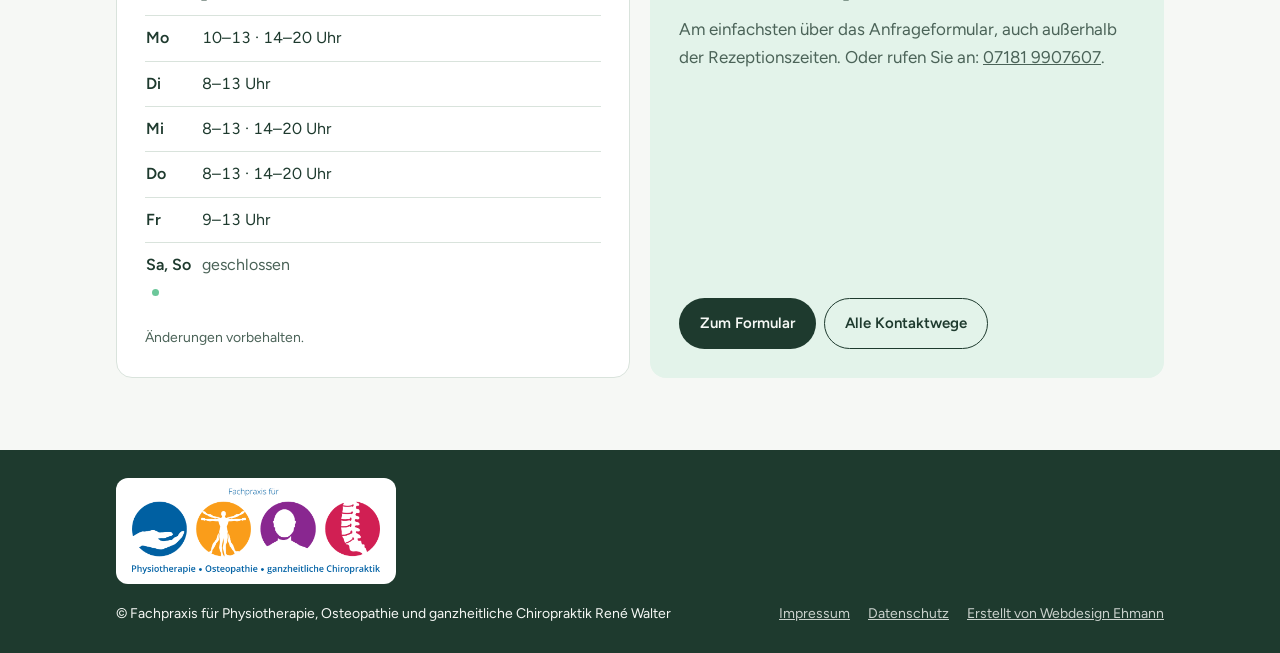
==== commit c3dba145: "Patientenleiste, Neu-bei-uns-Ablauf mit Formularen, Handy-Schnellzugriff Co-Authored-By: Claude Sonn" ====
--- a/index.html
+++ b/index.html
@@ -13,6 +13,13 @@
 </head>
 <body>
 <div class="demo">Entwurf von Webdesign Ehmann · Bilder stammen von Ihrer bisherigen Website</div>
+<div class="patbar"><div class="wrap">
+  <span class="patbar-label">Für Patienten</span>
+  <a class="pat-portal" href="https://www.therapie-winterbach.de/patienten-kommunikations-portal/" target="_blank" rel="noopener">Patientenportal</a>
+  <a href="anfrage.html#formulare">Formulare</a>
+  <a href="kontakt.html#newsletter">Newsletter</a>
+  <a href="leistungen.html#chiropraktik">Info</a>
+</div></div>
 
 <header>
   <div class="wrap nav">
@@ -79,6 +86,37 @@
     </div>
   </section>
 
+  <section id="neu" class="tint">
+    <div class="wrap">
+      <div class="sec-head">
+        <p class="eyebrow">Neu bei uns?</p>
+        <h2>So kommen Sie zum ersten Termin</h2>
+      </div>
+      <ol class="steps">
+        <li>
+          <h3>Formulare ausfüllen</h3>
+          <p>Den Bogen für Ihren Bereich vorab zu Hause ausfüllen und mitbringen.</p>
+          <ul class="dl">
+            <li><a href="downloads/anamnese-physiotherapie.pdf" target="_blank" rel="noopener">Physiotherapie: Anamnese und Datenschutz</a><small>PDF</small></li>
+            <li><a href="downloads/anamnesebogen-chiropraktik.pdf" target="_blank" rel="noopener">Chiropraktik: Anamnesebogen</a><small>PDF</small></li>
+            <li><a href="downloads/einwilligung-chiropraktik.pdf" target="_blank" rel="noopener">Chiropraktik: Einwilligung</a><small>PDF</small></li>
+            <li><a href="downloads/datenschutzinfo-neupatienten.pdf" target="_blank" rel="noopener">Datenschutzinfo für Neupatienten</a><small>PDF</small></li>
+          </ul>
+        </li>
+        <li>
+          <h3>Rezept schicken</h3>
+          <p>Foto oder PDF vom Rezept oder Befund genügt, auch außerhalb der Rezeptionszeiten. Heilpraktik braucht kein Rezept.</p>
+          <a class="more-link" href="anfrage.html">Zum Formular <span aria-hidden="true">→</span></a>
+        </li>
+        <li>
+          <h3>Termin bekommen</h3>
+          <p>Wir melden uns zurück. Ist die Rezeption nicht besetzt, rufen wir schnellstmöglich zurück.</p>
+          <a class="more-link" href="kontakt.html">Telefonzeiten ansehen <span aria-hidden="true">→</span></a>
+        </li>
+      </ol>
+    </div>
+  </section>
+
   <section id="praxis" class="alt">
     <div class="wrap praxis">
       <div class="praxis-text">
@@ -136,6 +174,12 @@
   </div>
 </footer>
 
+<nav class="dock" aria-label="Schnellzugriff">
+  <a href="tel:+4971819907607"><b>Anrufen</b><small>07181 9907607</small></a>
+  <a href="anfrage.html"><b>Rezept senden</b><small>online</small></a>
+  <a href="https://www.therapie-winterbach.de/patienten-kommunikations-portal/" target="_blank" rel="noopener"><b>Portal</b><small>für Patienten</small></a>
+</nav>
+
 <script src="js/main.js" defer></script>
 </body>
 </html>
--- a/css/style.css
+++ b/css/style.css
@@ -68,7 +68,7 @@
 .hero .eyebrow{color:var(--on-mint)}
 .hero-actions{display:flex;flex-wrap:wrap;gap:12px;margin-top:22px}
 .hero figure{margin:0}
-.hero figure img{width:100%;height:clamp(220px,calc(100svh - 270px),500px);object-fit:cover;object-position:50% 45%;border-radius:14px}
+.hero figure img{width:100%;height:clamp(220px,calc(100svh - 305px),500px);object-fit:cover;object-position:50% 45%;border-radius:14px}
 .hero figcaption{font-size:13px;margin-top:6px;opacity:.85}
 @media (max-width:820px){.hero .wrap{grid-template-columns:1fr;gap:18px;padding-block:22px 24px}.hero h1{font-size:clamp(28px,8vw,38px)}.hero .lead{font-size:16px}.hero-actions{margin-top:16px}.hero figure img{height:clamp(110px,18svh,200px);object-position:50% 55%}.hero figcaption{display:none}}
 
@@ -230,7 +230,7 @@
 .price .kv dd{padding-block:12px;border-top:1px solid var(--line);text-align:right;color:var(--ink-2)}
 .price .kv dd strong{font-family:var(--f-display);font-size:26px;font-weight:400;color:var(--ink)}
 .cta-card .row-links{margin-top:auto}
-@media (min-width:821px) and (max-width:1150px){.hero figure img{height:clamp(220px,calc(100svh - 320px),500px)}}
+@media (min-width:821px) and (max-width:1150px){.hero figure img{height:clamp(220px,calc(100svh - 355px),500px)}}
 .hero{display:flex;align-items:center}
 .hero .wrap{width:100%}
 .hero figure img{max-height:640px}
@@ -242,3 +242,32 @@
 .foot-logo{background:#fff;border-radius:12px;padding:10px 16px;width:min(280px,100%);height:auto}
 footer .wrap.foot-top+.wrap{padding-top:18px}
 @media (min-width:901px){.links{gap:22px}}
+
+/* Patientenleiste (oben) */
+.patbar{background:var(--mint-soft);border-bottom:1px solid var(--line);font-size:14px}
+.patbar .wrap{display:flex;align-items:center;gap:6px 22px;padding-block:7px;flex-wrap:wrap}
+.patbar-label{color:var(--ink-2);text-transform:uppercase;letter-spacing:.1em;font-size:12px;font-weight:500;margin-right:4px}
+.patbar a{text-decoration:none;font-weight:500;padding-block:2px}
+.patbar a:hover{text-decoration:underline;text-underline-offset:3px}
+.patbar .pat-portal{background:var(--ink);color:var(--bg);padding:3px 12px;border-radius:999px;font-weight:600}
+@media (max-width:520px){.patbar-label{display:none}.patbar .wrap{justify-content:space-between;gap:4px 10px}.patbar{font-size:13px}}
+/* Neu bei uns */
+.tint{background:var(--mint-soft)}
+.steps{list-style:none;margin:0;padding:0;display:grid;grid-template-columns:1.5fr 1fr 1fr;gap:0 40px;counter-reset:s}
+.steps>li{counter-increment:s;border-top:2px solid var(--ink);padding-top:14px;display:flex;flex-direction:column;gap:10px}
+.steps>li::before{content:counter(s);font-family:var(--f-display);font-size:44px;line-height:1;color:var(--ink)}
+.steps p{color:var(--ink-2);font-size:16px}
+.steps .dl li{border-top-color:rgba(0,0,0,.12)}
+.steps .more-link{align-self:flex-start;margin-top:auto}
+@media (max-width:900px){.steps{grid-template-columns:1fr;gap:28px}}
+/* Handy-Leiste unten */
+.dock{display:none}
+@media (max-width:820px){
+  .dock{display:grid;grid-template-columns:repeat(3,1fr);position:fixed;left:0;right:0;bottom:0;z-index:6;background:var(--ink);color:var(--bg);padding-bottom:env(safe-area-inset-bottom,0px);border-top:1px solid var(--line)}
+  .dock a{text-decoration:none;display:flex;flex-direction:column;align-items:center;justify-content:center;padding-block:9px;line-height:1.2;border-left:1px solid rgba(255,255,255,.15)}
+  .dock a:first-child{border-left:0}
+  .dock b{font-size:15px}.dock small{font-size:12px;opacity:.8}
+  body{padding-bottom:64px}
+}
+@media (min-width:821px){.hero figure img{max-height:620px}}
+@media (max-width:820px){.strip .facts{display:none}}
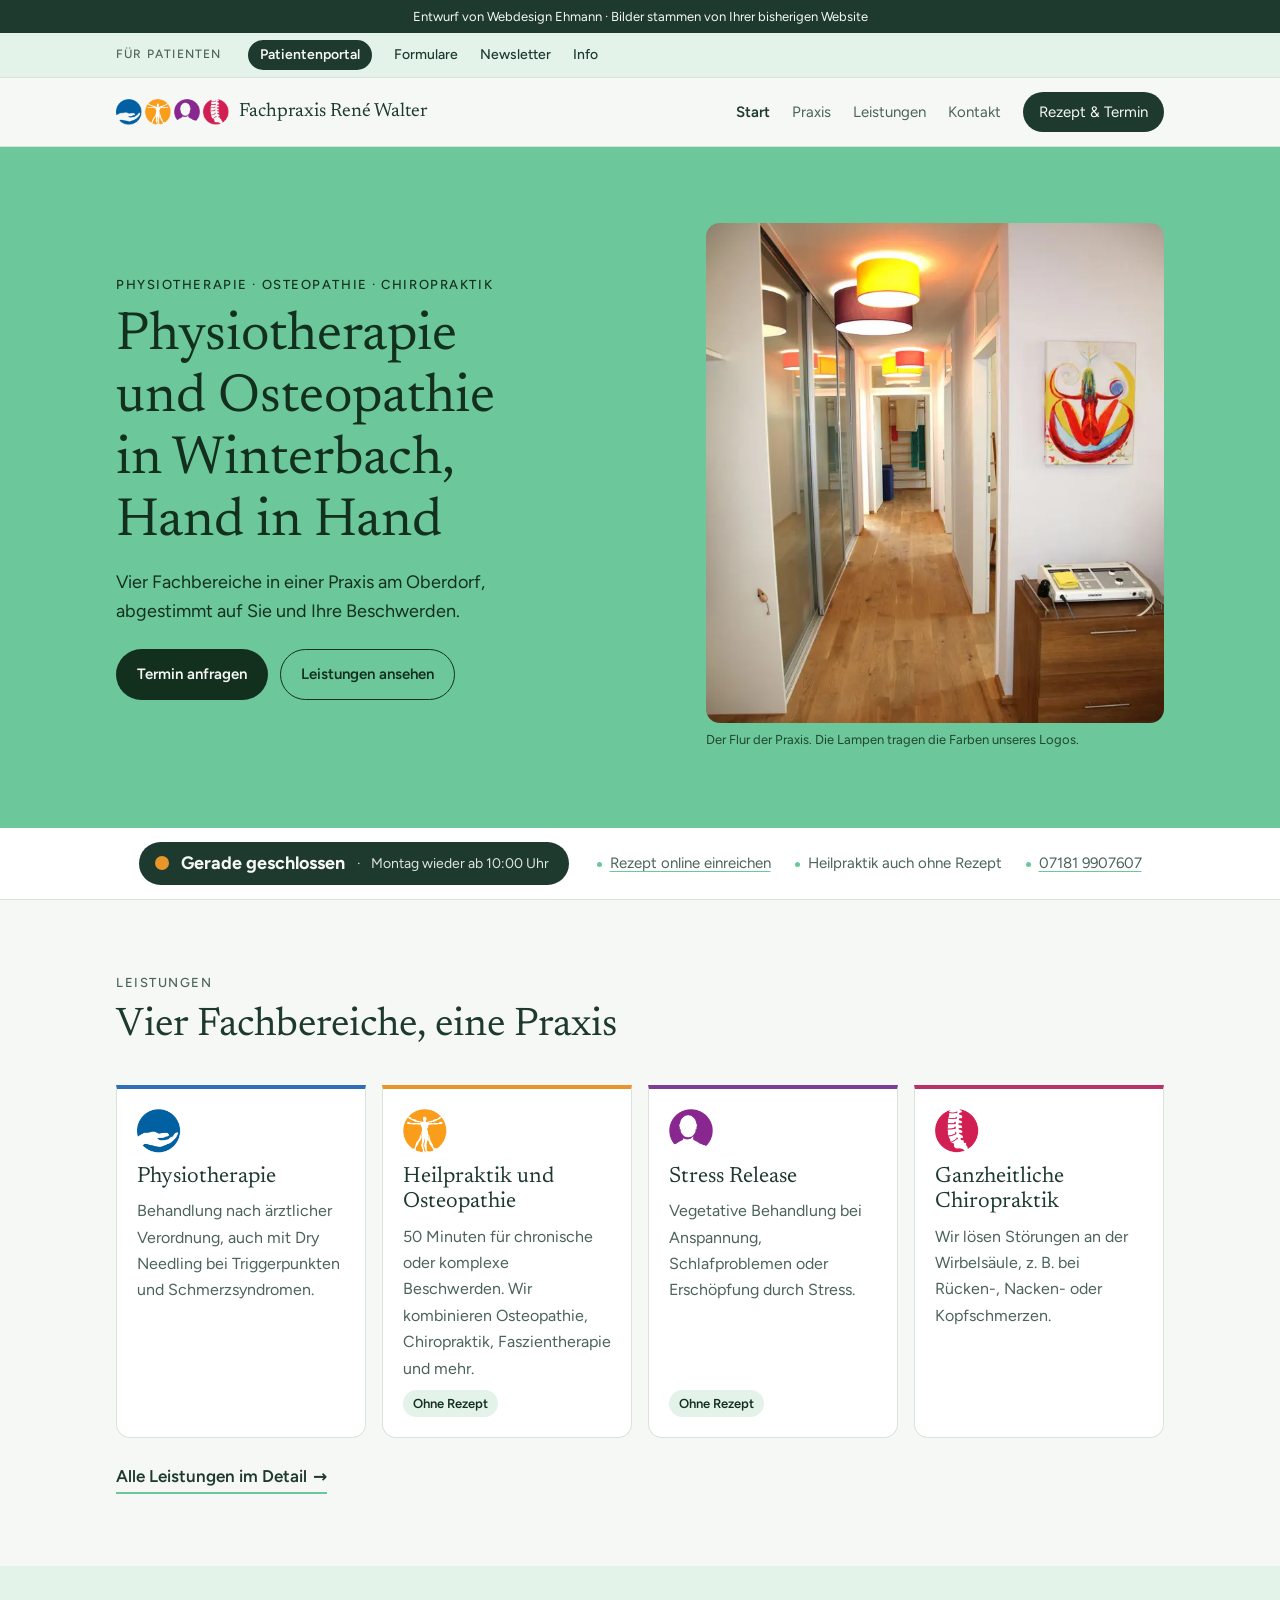
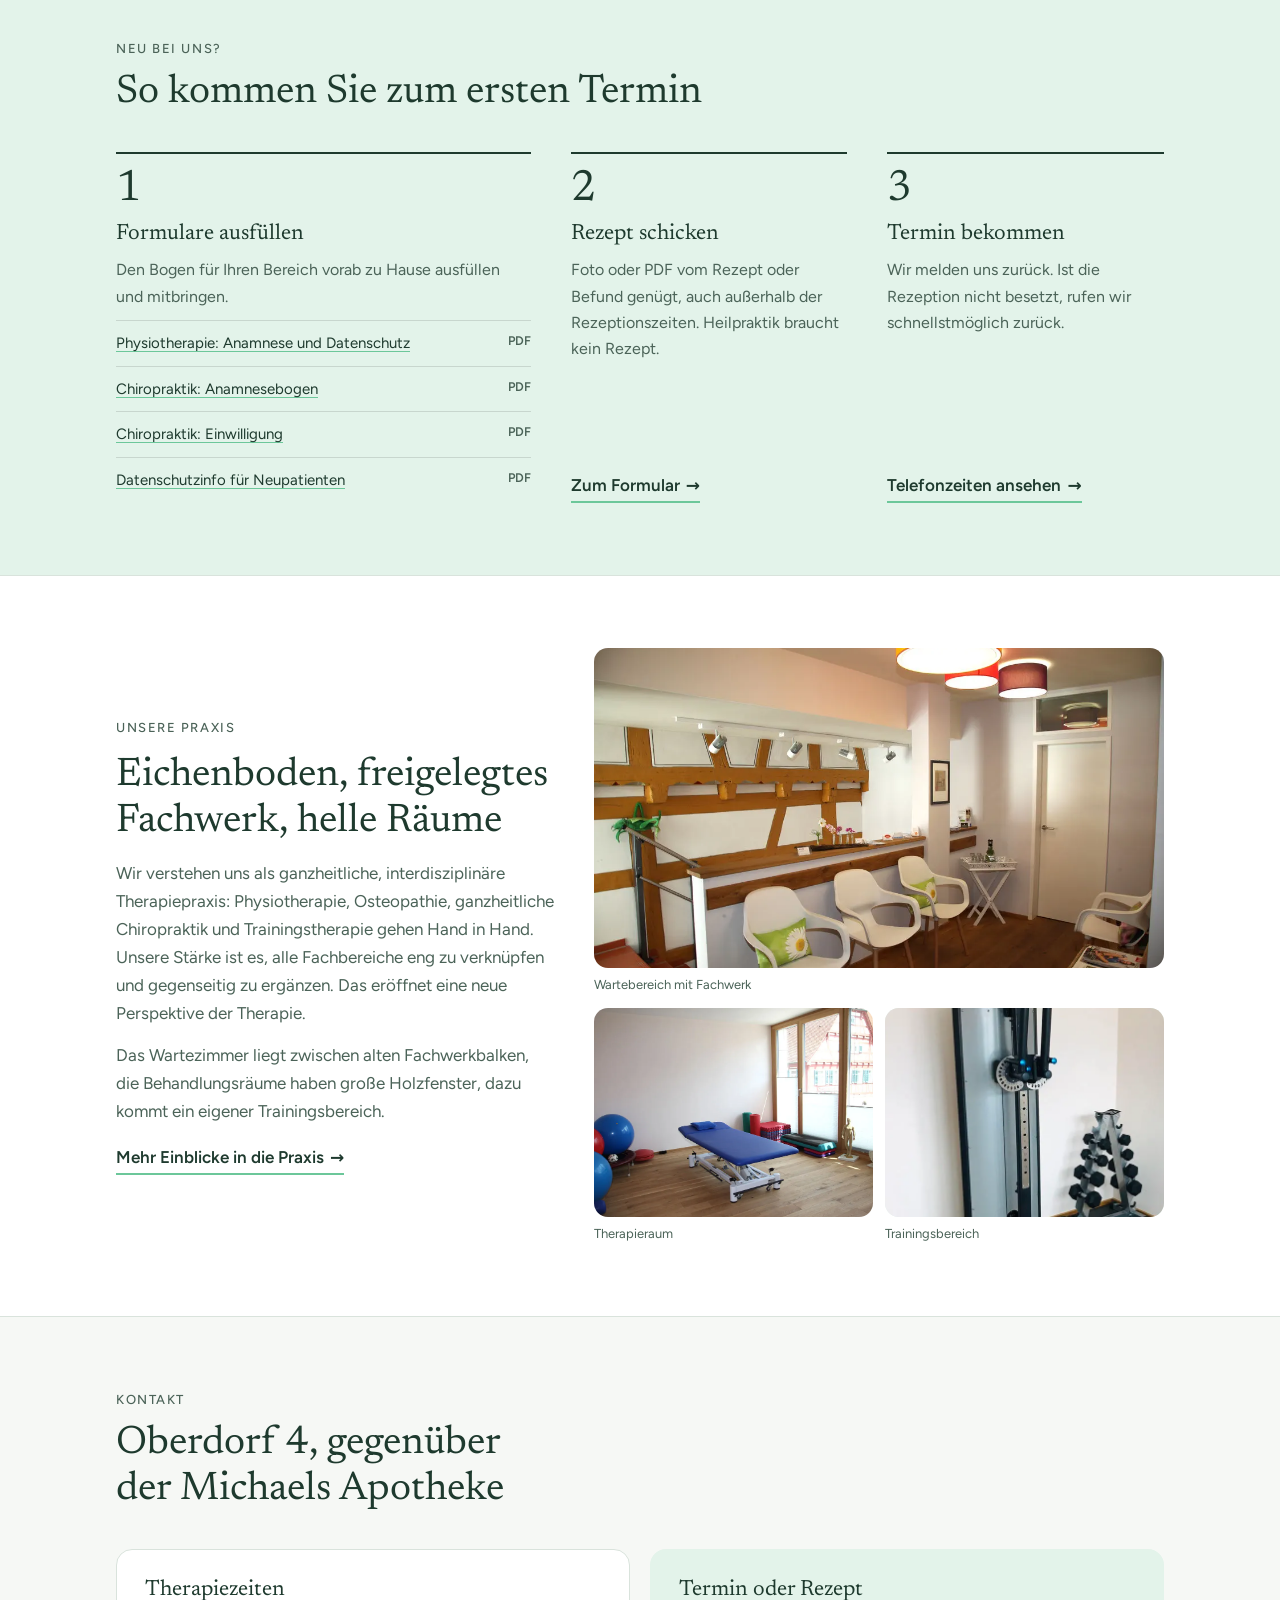
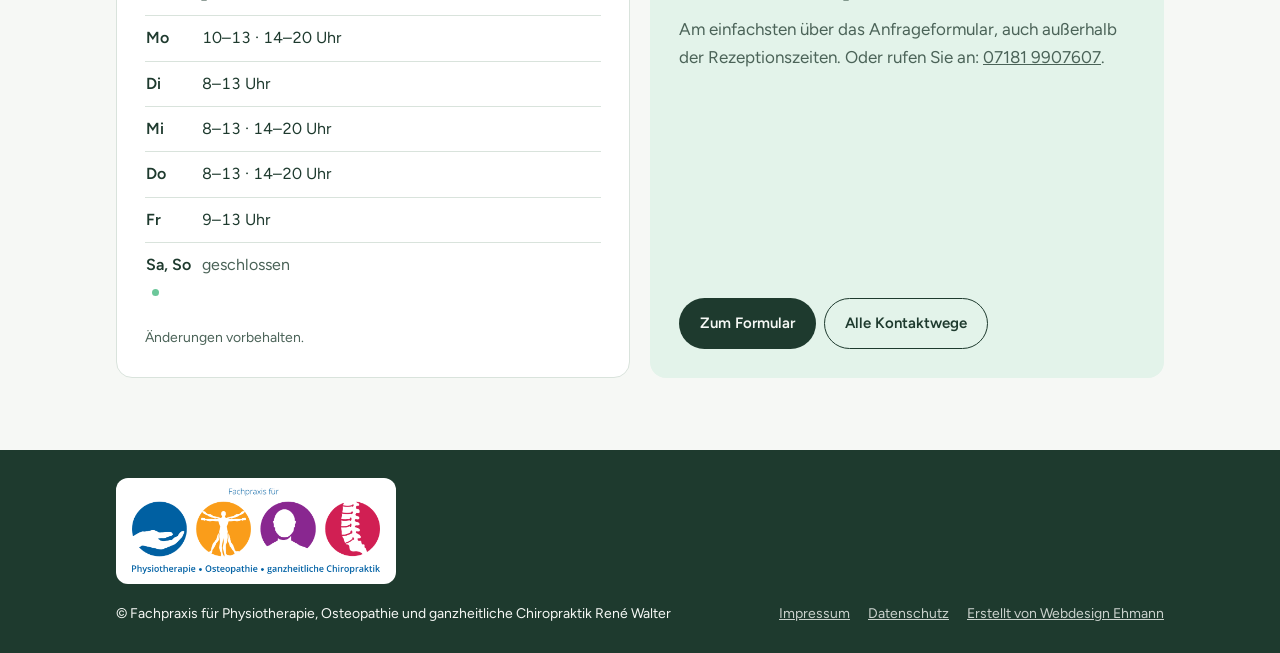
==== commit fe158e1d: "Navigation: Start, Praxis, Leistungen, Kontakt, Rezept & Termin Co-Authored-By: Claude Sonnet 5.5 <n" ====
--- a/index.html
+++ b/index.html
@@ -29,10 +29,10 @@
     </a>
     <nav class="links" id="links" aria-label="Hauptnavigation">
       <a href="index.html" aria-current="page">Start</a>
+      <a href="praxis.html">Praxis</a>
+      <a href="leistungen.html">Leistungen</a>
       <a href="kontakt.html">Kontakt</a>
       <a href="anfrage.html" class="nav-cta">Rezept &amp; Termin</a>
-      <a href="leistungen.html">Leistungen</a>
-      <a href="praxis.html">Praxis</a>
     </nav>
     <button class="menu-btn" id="menuBtn" aria-label="Menü öffnen" aria-expanded="false" aria-controls="links">
       <svg width="26" height="26" viewBox="0 0 24 24" fill="none" stroke="currentColor" stroke-width="1.8" stroke-linecap="round" aria-hidden="true"><path d="M4 7h16M4 12h16M4 17h16"/></svg>
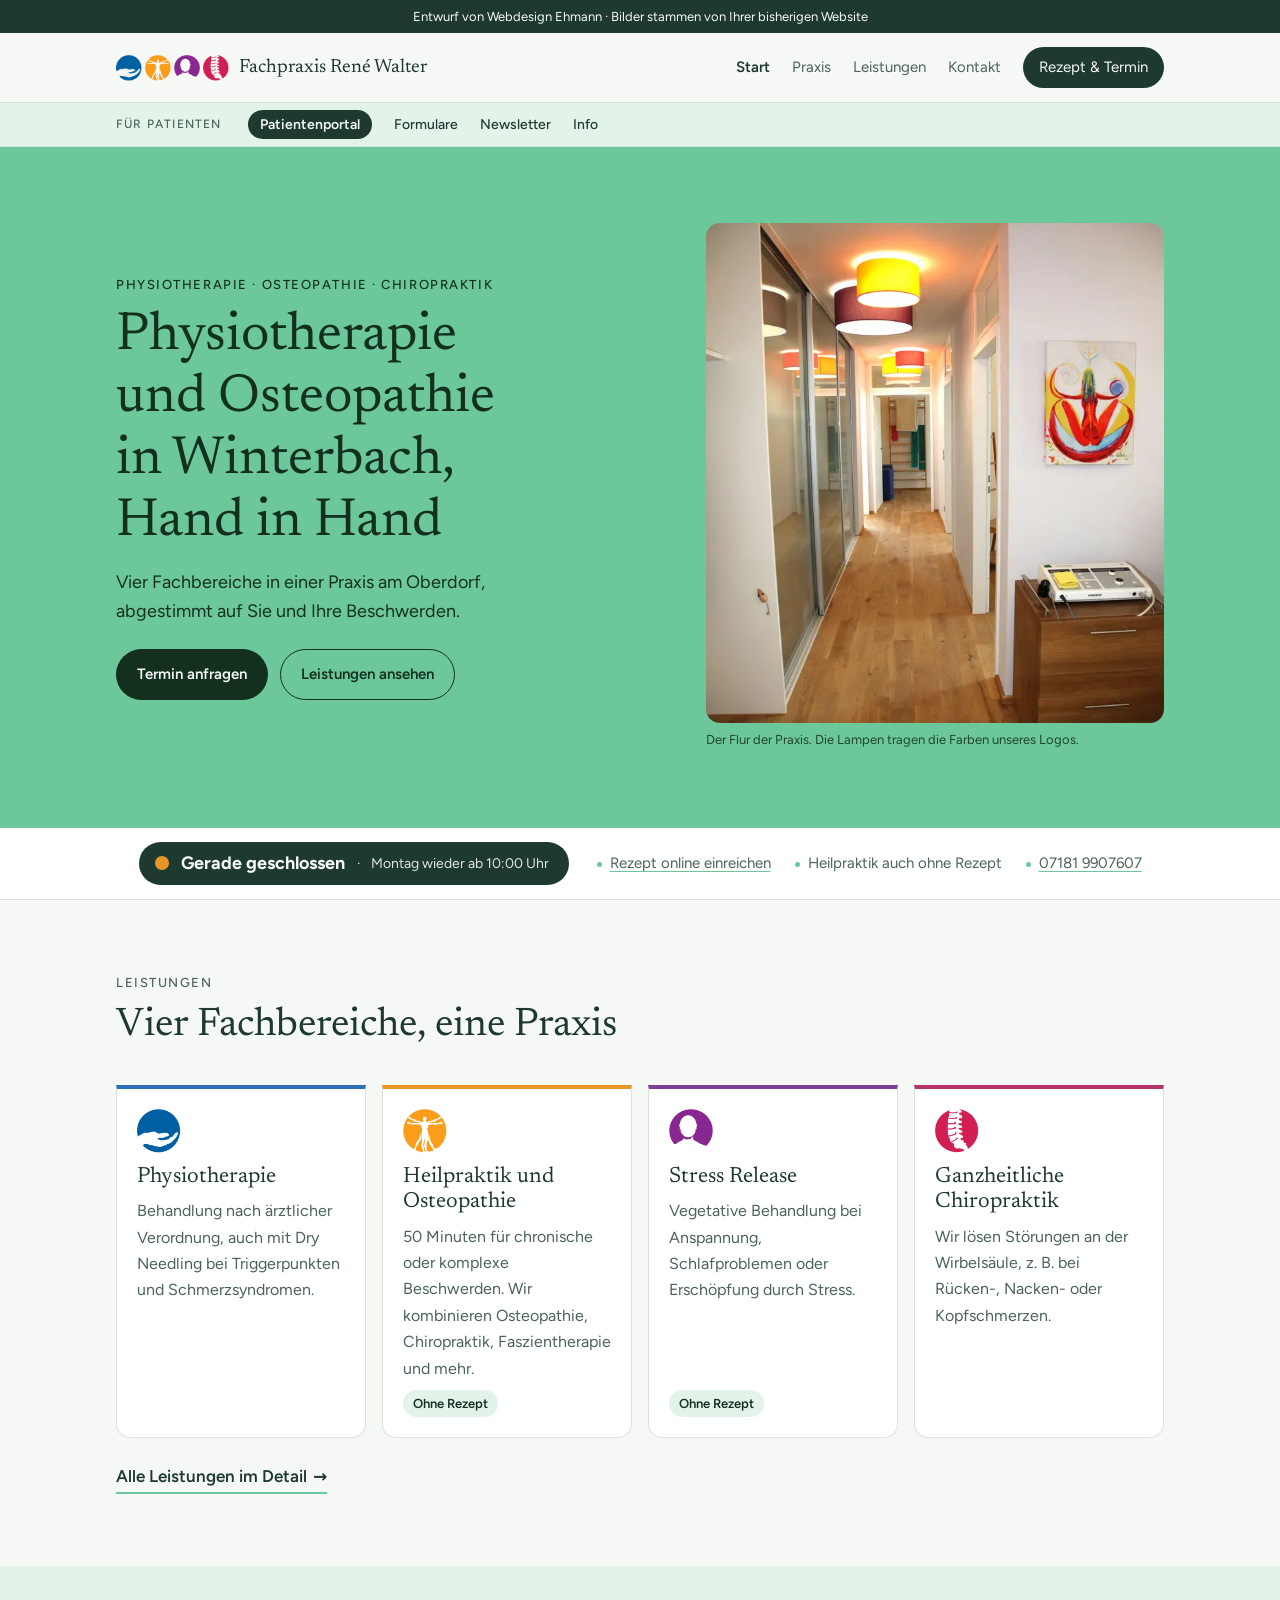
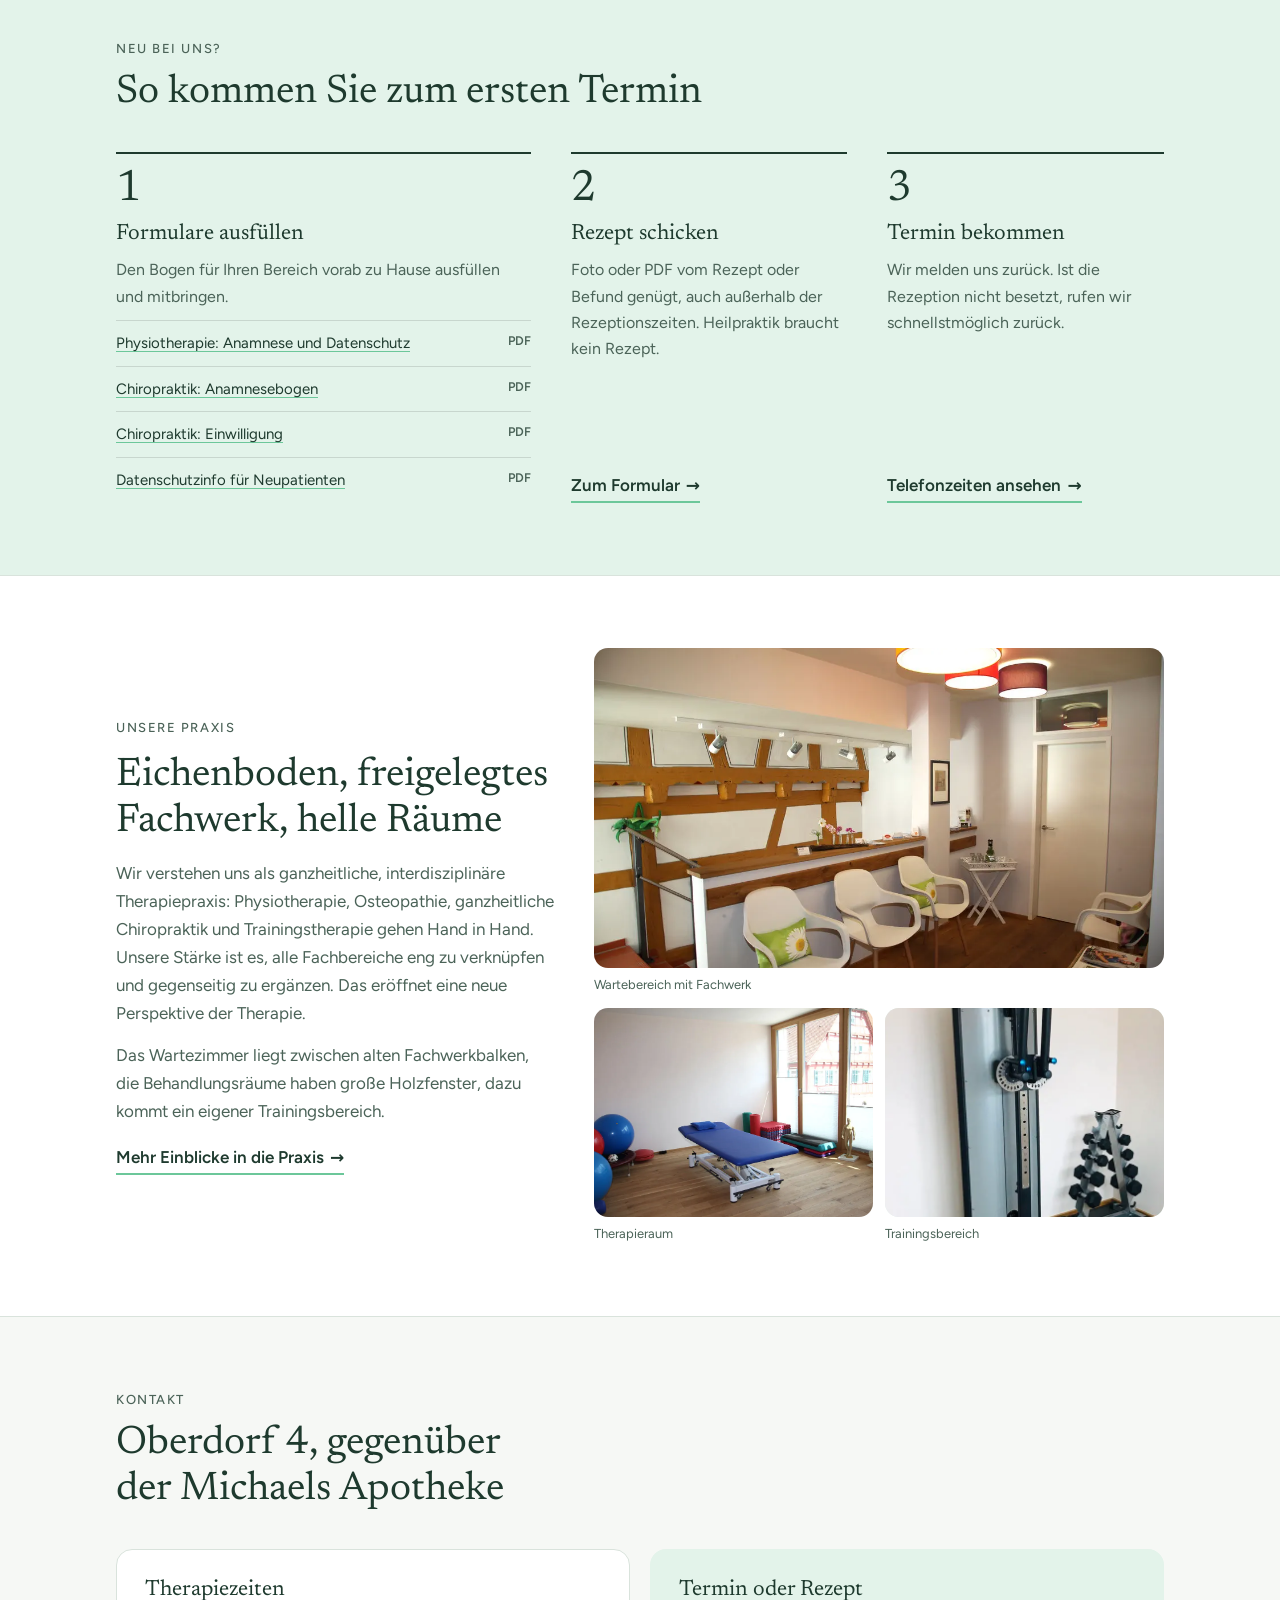
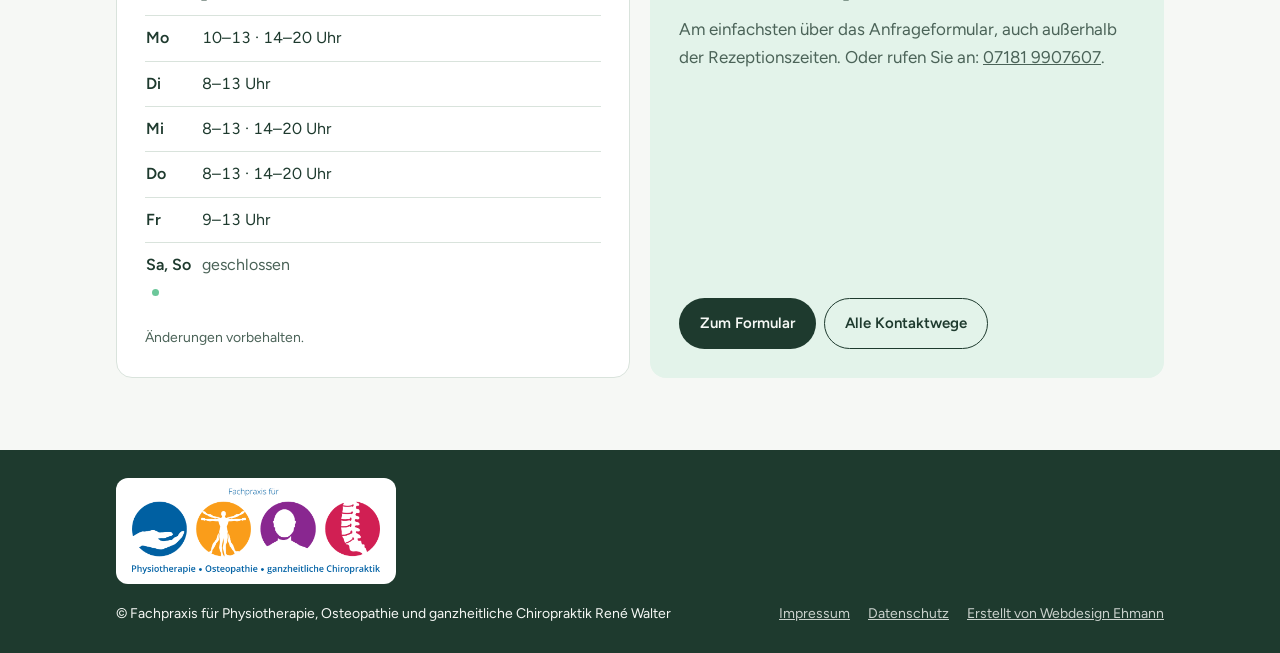
==== commit 1474d50f: "Patientenleiste unter den Header verschoben Co-Authored-By: Claude Sonnet 5.5 <noreply@anthropic.com" ====
--- a/index.html
+++ b/index.html
@@ -13,13 +13,6 @@
 </head>
 <body>
 <div class="demo">Entwurf von Webdesign Ehmann · Bilder stammen von Ihrer bisherigen Website</div>
-<div class="patbar"><div class="wrap">
-  <span class="patbar-label">Für Patienten</span>
-  <a class="pat-portal" href="https://www.therapie-winterbach.de/patienten-kommunikations-portal/" target="_blank" rel="noopener">Patientenportal</a>
-  <a href="anfrage.html#formulare">Formulare</a>
-  <a href="kontakt.html#newsletter">Newsletter</a>
-  <a href="leistungen.html#chiropraktik">Info</a>
-</div></div>
 
 <header>
   <div class="wrap nav">
@@ -39,6 +32,13 @@
     </button>
   </div>
 </header>
+<div class="patbar"><div class="wrap">
+  <span class="patbar-label">Für Patienten</span>
+  <a class="pat-portal" href="https://www.therapie-winterbach.de/patienten-kommunikations-portal/" target="_blank" rel="noopener">Patientenportal</a>
+  <a href="anfrage.html#formulare">Formulare</a>
+  <a href="kontakt.html#newsletter">Newsletter</a>
+  <a href="leistungen.html#chiropraktik">Info</a>
+</div></div>
 
 <main id="top">
 <div class="hero">
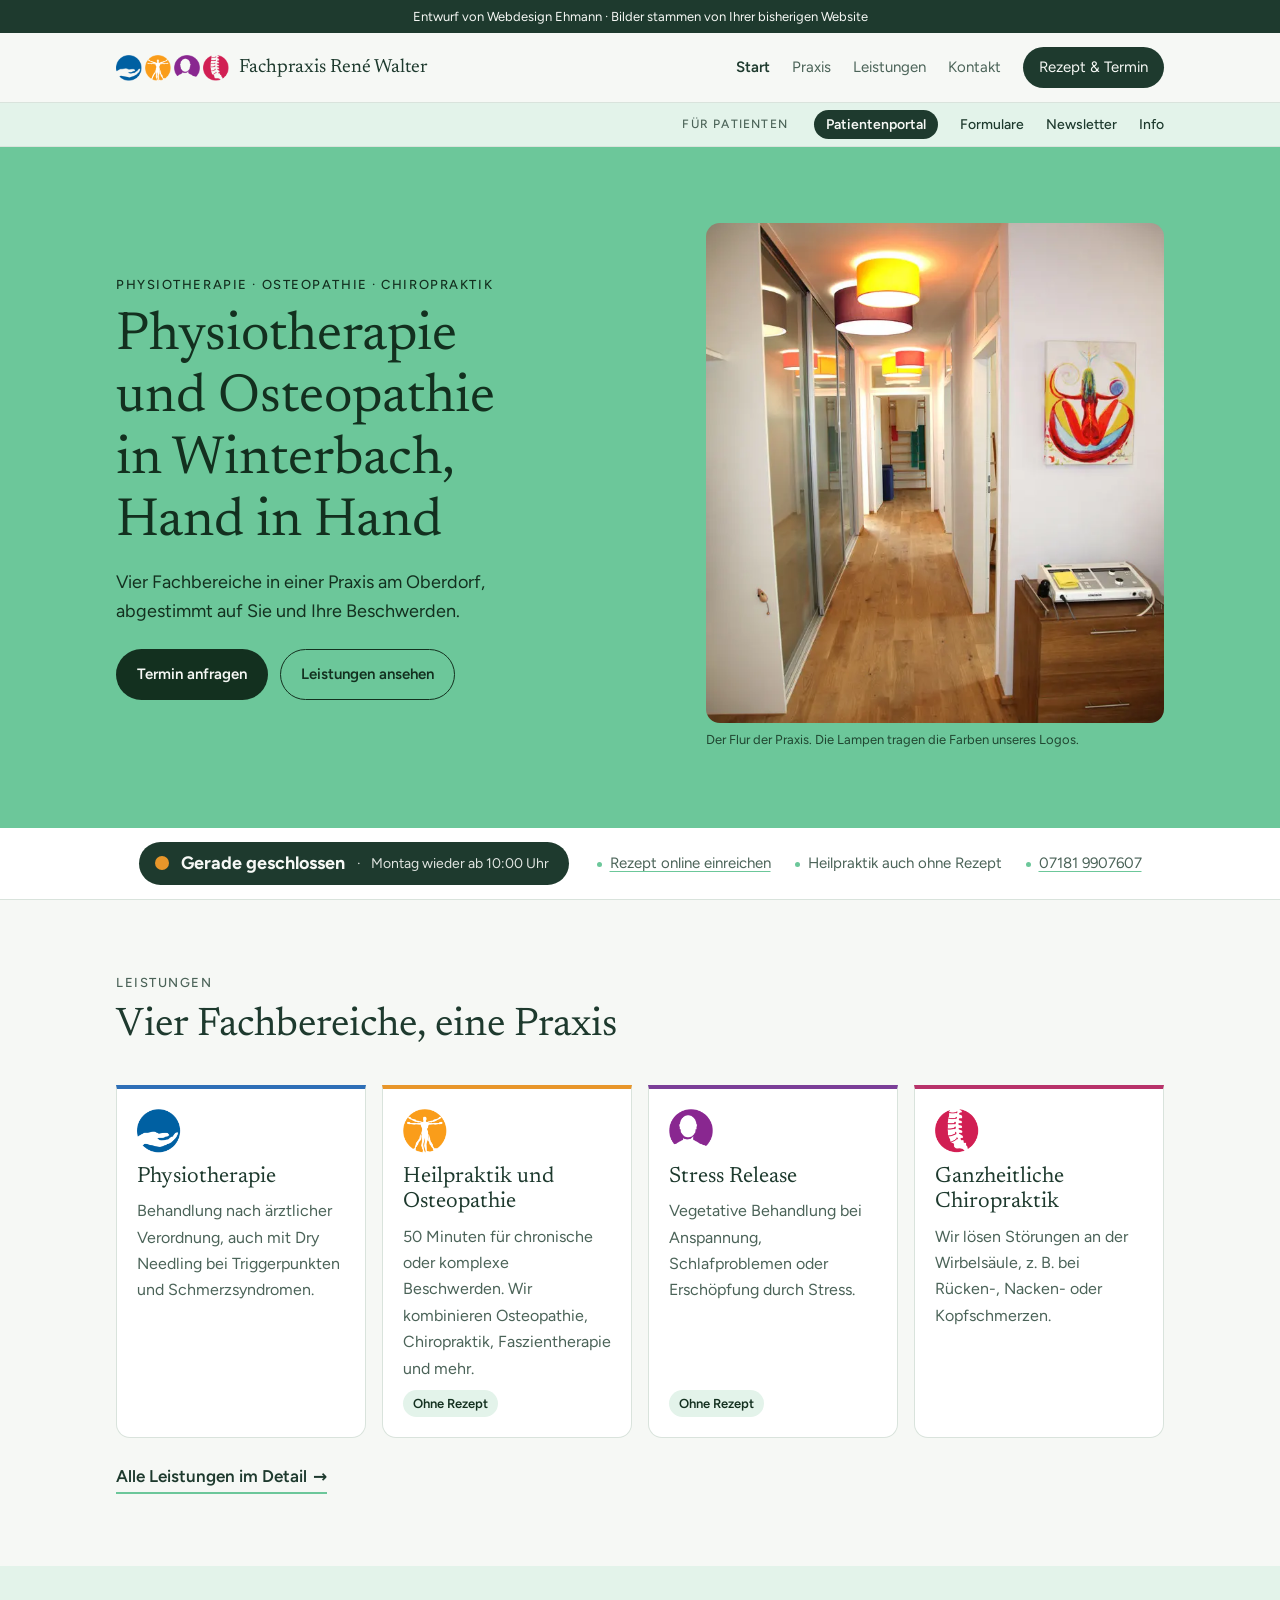
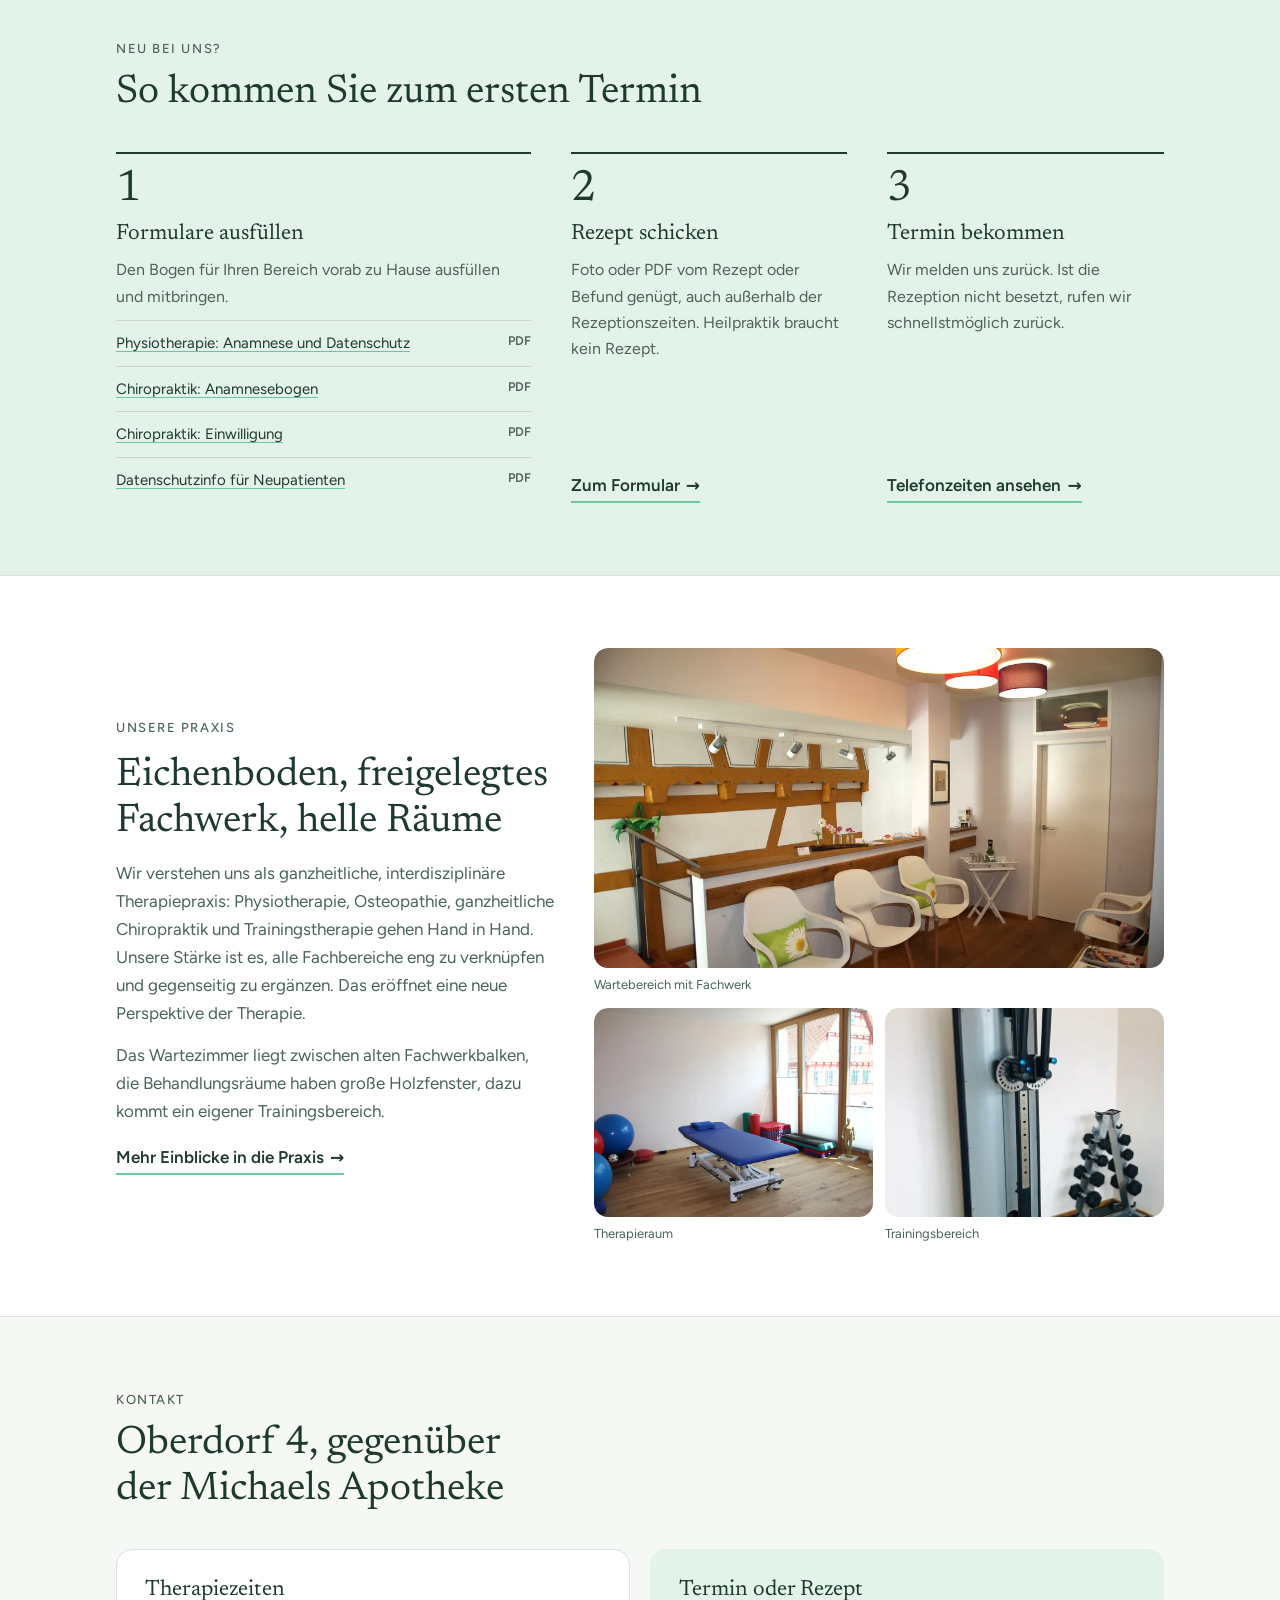
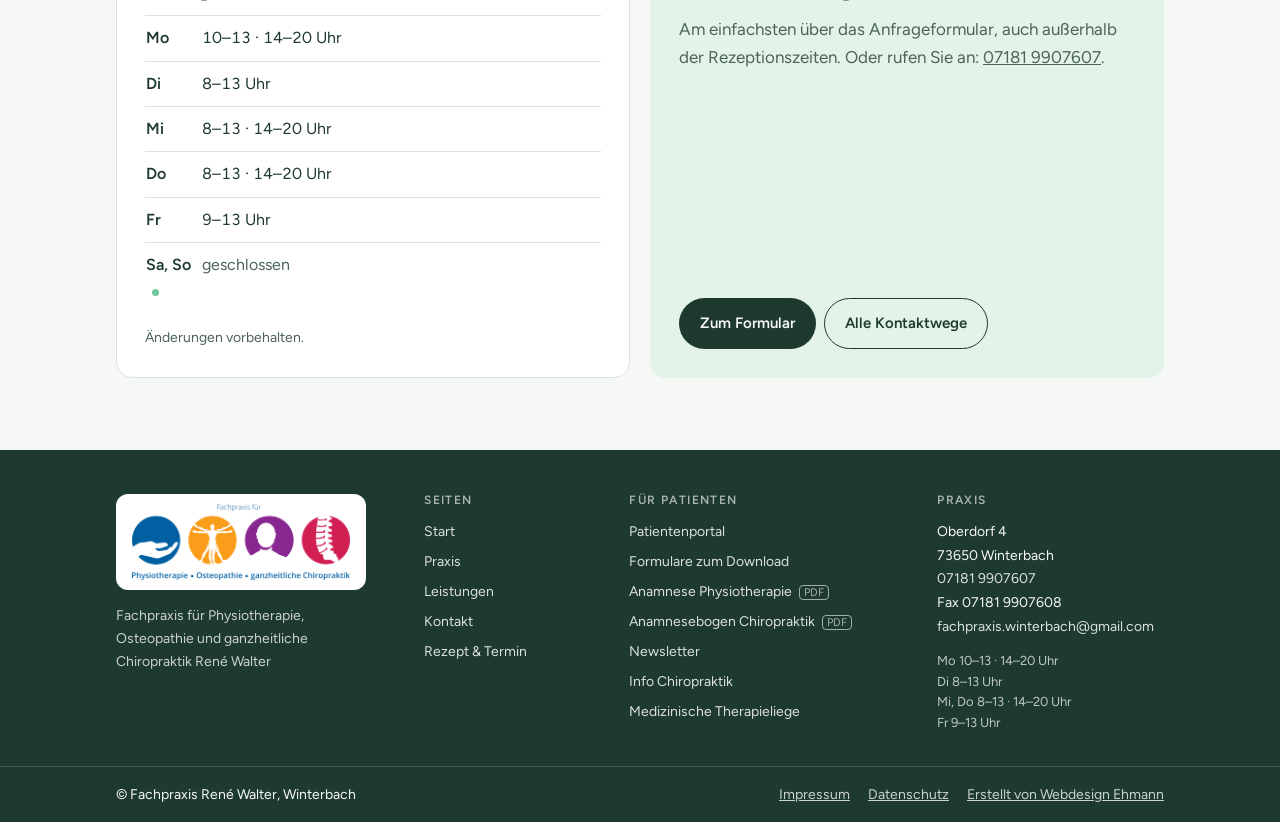
==== commit 92f6ab6f: "Footer mit Spalten: Seiten, Für Patienten (Downloads, Newsletter, Portal), Praxis-Kontakt Co-Authore" ====
--- a/index.html
+++ b/index.html
@@ -167,11 +167,48 @@
 </main>
 
 <footer>
-  <div class="wrap foot-top"><img class="foot-logo" src="img/logo.png" width="900" height="313" alt="Logo: Fachpraxis für Physiotherapie, Osteopathie und ganzheitliche Chiropraktik" loading="lazy"></div>
-  <div class="wrap">
-    <span>© Fachpraxis für Physiotherapie, Osteopathie und ganzheitliche Chiropraktik René Walter</span>
+  <div class="wrap foot-grid">
+    <div class="foot-brand">
+      <img class="foot-logo" src="img/logo.png" width="900" height="313" alt="Logo: Fachpraxis für Physiotherapie, Osteopathie und ganzheitliche Chiropraktik" loading="lazy">
+      <p>Fachpraxis für Physiotherapie, Osteopathie und ganzheitliche Chiropraktik René Walter</p>
+    </div>
+    <nav aria-label="Seiten">
+      <h2>Seiten</h2>
+      <ul>
+        <li><a href="index.html">Start</a></li>
+        <li><a href="praxis.html">Praxis</a></li>
+        <li><a href="leistungen.html">Leistungen</a></li>
+        <li><a href="kontakt.html">Kontakt</a></li>
+        <li><a href="anfrage.html">Rezept &amp; Termin</a></li>
+      </ul>
+    </nav>
+    <nav aria-label="Für Patienten">
+      <h2>Für Patienten</h2>
+      <ul>
+        <li><a href="https://www.therapie-winterbach.de/patienten-kommunikations-portal/" target="_blank" rel="noopener">Patientenportal</a></li>
+        <li><a href="anfrage.html#formulare">Formulare zum Download</a></li>
+        <li><a href="downloads/anamnese-physiotherapie.pdf" target="_blank" rel="noopener">Anamnese Physiotherapie <small>PDF</small></a></li>
+        <li><a href="downloads/anamnesebogen-chiropraktik.pdf" target="_blank" rel="noopener">Anamnesebogen Chiropraktik <small>PDF</small></a></li>
+        <li><a href="kontakt.html#newsletter">Newsletter</a></li>
+        <li><a href="leistungen.html#chiropraktik">Info Chiropraktik</a></li>
+        <li><a href="leistungen.html#therapieliege">Medizinische Therapieliege</a></li>
+      </ul>
+    </nav>
+    <div>
+      <h2>Praxis</h2>
+      <address>
+        Oberdorf 4<br>73650 Winterbach<br>
+        <a href="tel:+4971819907607">07181 9907607</a><br>
+        Fax 07181 9907608<br>
+        <a href="mailto:fachpraxis.winterbach@gmail.com">fachpraxis.winterbach<wbr>@gmail.com</a>
+      </address>
+      <p class="foot-hours">Mo 10–13 · 14–20 Uhr<br>Di 8–13 Uhr<br>Mi, Do 8–13 · 14–20 Uhr<br>Fr 9–13 Uhr</p>
+    </div>
+  </div>
+  <div class="foot-bottom"><div class="wrap">
+    <span>© Fachpraxis René Walter, Winterbach</span>
     <nav aria-label="Rechtliches"><a href="impressum.html">Impressum</a><a href="datenschutz.html">Datenschutz</a><a href="https://www.webdesign-ehmann.de" target="_blank" rel="noopener">Erstellt von Webdesign Ehmann</a></nav>
-  </div>
+  </div></div>
 </footer>
 
 <nav class="dock" aria-label="Schnellzugriff">
--- a/css/style.css
+++ b/css/style.css
@@ -245,7 +245,7 @@
 
 /* Patientenleiste (oben) */
 .patbar{background:var(--mint-soft);border-bottom:1px solid var(--line);font-size:14px}
-.patbar .wrap{display:flex;align-items:center;gap:6px 22px;padding-block:7px;flex-wrap:wrap}
+.patbar .wrap{display:flex;align-items:center;justify-content:flex-end;gap:6px 22px;padding-block:7px;flex-wrap:wrap}
 .patbar-label{color:var(--ink-2);text-transform:uppercase;letter-spacing:.1em;font-size:12px;font-weight:500;margin-right:4px}
 .patbar a{text-decoration:none;font-weight:500;padding-block:2px}
 .patbar a:hover{text-decoration:underline;text-underline-offset:3px}
@@ -267,7 +267,55 @@
   .dock a{text-decoration:none;display:flex;flex-direction:column;align-items:center;justify-content:center;padding-block:9px;line-height:1.2;border-left:1px solid rgba(255,255,255,.15)}
   .dock a:first-child{border-left:0}
   .dock b{font-size:15px}.dock small{font-size:12px;opacity:.8}
-  body{padding-bottom:64px}
+
 }
 @media (min-width:821px){.hero figure img{max-height:620px}}
 @media (max-width:820px){.strip .facts{display:none}}
+
+/* Bewegung: nur wenn der Nutzer sie nicht abgeschaltet hat */
+@media (prefers-reduced-motion:no-preference){
+  .area-card,.card,.btn,.copy,.more-link,.links a,.patbar a,.status,.photo img{transition:transform .3s cubic-bezier(.2,.7,.2,1),box-shadow .3s ease,background-color .2s ease,color .2s ease}
+  .area-card .ico{transition:transform .45s cubic-bezier(.3,1.6,.5,1)}
+  .photo{overflow:hidden;border-radius:14px}
+  .photo img{transition:transform .8s cubic-bezier(.2,.7,.2,1)}
+  .more-link span{display:inline-block;transition:transform .25s ease}
+  @media (hover:hover){
+    .area-card:hover{transform:translateY(-10px);box-shadow:0 18px 30px -14px color-mix(in srgb,var(--c) 55%,transparent)}
+    .area-card:hover .ico{transform:scale(1.14) rotate(-6deg)}
+    .area-card:hover h3{color:var(--c)}
+    .card:not(.cta-card):hover{transform:translateY(-4px);box-shadow:0 14px 26px -16px rgba(0,0,0,.35)}
+    .btn:hover{transform:translateY(-2px)}
+    .btn-dark:hover{box-shadow:0 8px 16px -8px rgba(0,0,0,.45)}
+    .copy:hover{transform:translateY(-1px);color:var(--ink)}
+    .more-link:hover span{transform:translateX(6px)}
+    .photo:hover img{transform:scale(1.05)}
+    .links a:not(.nav-cta):hover{transform:translateY(-1px)}
+    .patbar a:hover{transform:translateY(-1px)}
+    .dl li a:hover{text-decoration-thickness:2px}
+  }
+  .area-card h3{transition:color .25s ease}
+  .btn:active{transform:translateY(0) scale(.98)}
+  /* Einblenden beim Scrollen (nur mit JS, sonst bleibt alles sichtbar) */
+  .js .reveal{opacity:0;translate:0 22px;transition:opacity .7s ease,translate .7s cubic-bezier(.2,.7,.2,1),transform .3s cubic-bezier(.2,.7,.2,1),box-shadow .3s ease;transition-delay:calc(var(--i,0) * 90ms),calc(var(--i,0) * 90ms),0s,0s}
+  .js .reveal.in{opacity:1;translate:0 0}
+}
+
+/* Footer mit Spalten */
+footer .foot-grid{display:grid;grid-template-columns:1.3fr .8fr 1.3fr 1.1fr;gap:32px 40px;padding-block:44px 32px}
+.foot-grid h2{font-family:var(--f-body);font-size:12px;letter-spacing:.12em;text-transform:uppercase;font-weight:600;opacity:.65;margin:0 0 12px}
+.foot-grid ul{list-style:none;margin:0;padding:0;display:flex;flex-direction:column;gap:7px}
+.foot-grid a{opacity:.88;text-decoration:none}
+.foot-grid a:hover{opacity:1;text-decoration:underline;text-underline-offset:3px}
+.foot-grid small{font-size:11px;opacity:.7;margin-left:4px;border:1px solid currentColor;border-radius:4px;padding:0 4px}
+.foot-grid address{font-style:normal;line-height:1.7}
+.foot-brand p{margin-top:14px;opacity:.8;max-width:30ch}
+.foot-hours{margin-top:12px;opacity:.75;font-size:13px;line-height:1.6}
+.foot-grid .foot-logo{width:min(250px,100%)}
+@media (max-width:900px){footer .foot-grid{grid-template-columns:1fr 1fr}.foot-brand{grid-column:1/-1}}
+@media (max-width:520px){footer .foot-grid{grid-template-columns:1fr}}
+.foot-bottom{border-top:1px solid rgba(255,255,255,.15)}
+footer .foot-bottom .wrap{display:flex;flex-wrap:wrap;justify-content:space-between;gap:10px 16px;padding-block:16px}
+.foot-bottom nav{display:flex;gap:18px;flex-wrap:wrap}
+.foot-bottom a{opacity:.8}
+@media (max-width:820px){footer{padding-bottom:calc(64px + env(safe-area-inset-bottom,0px))}}
+footer .foot-grid nav{display:block}
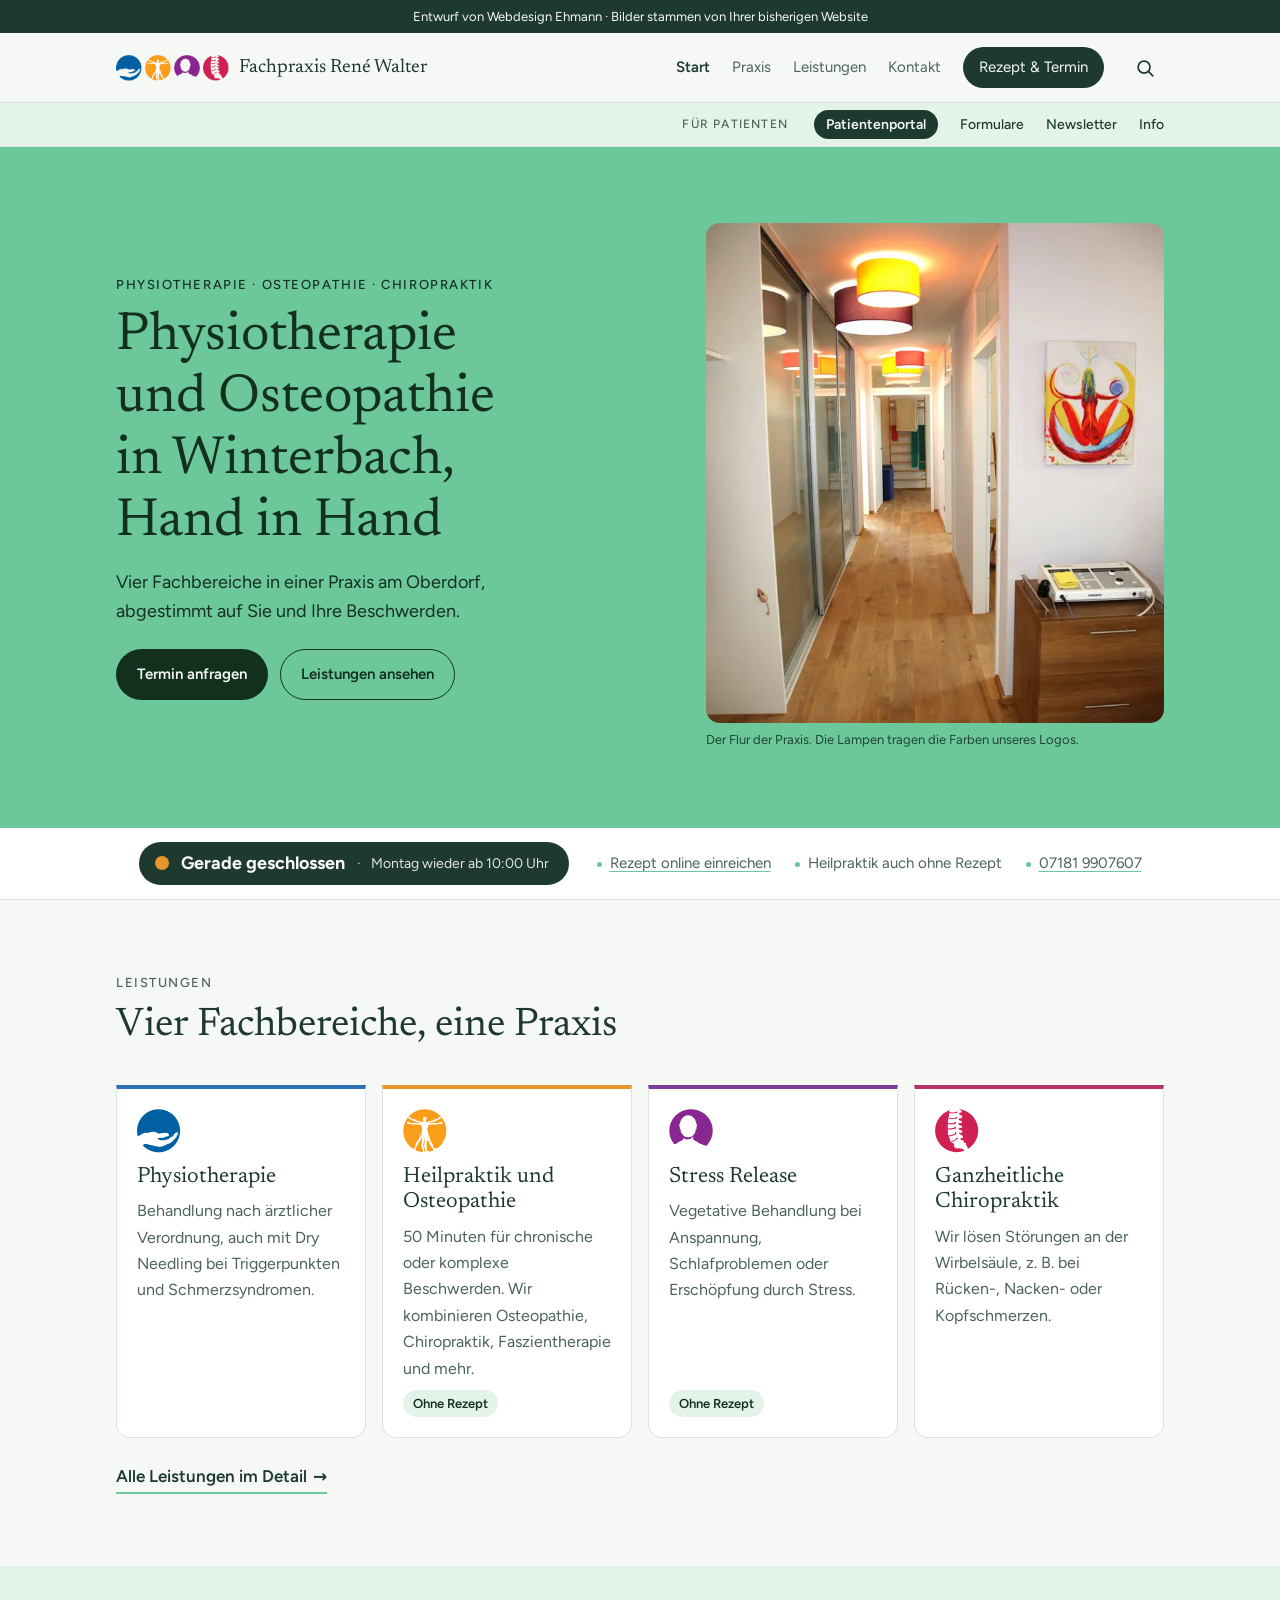
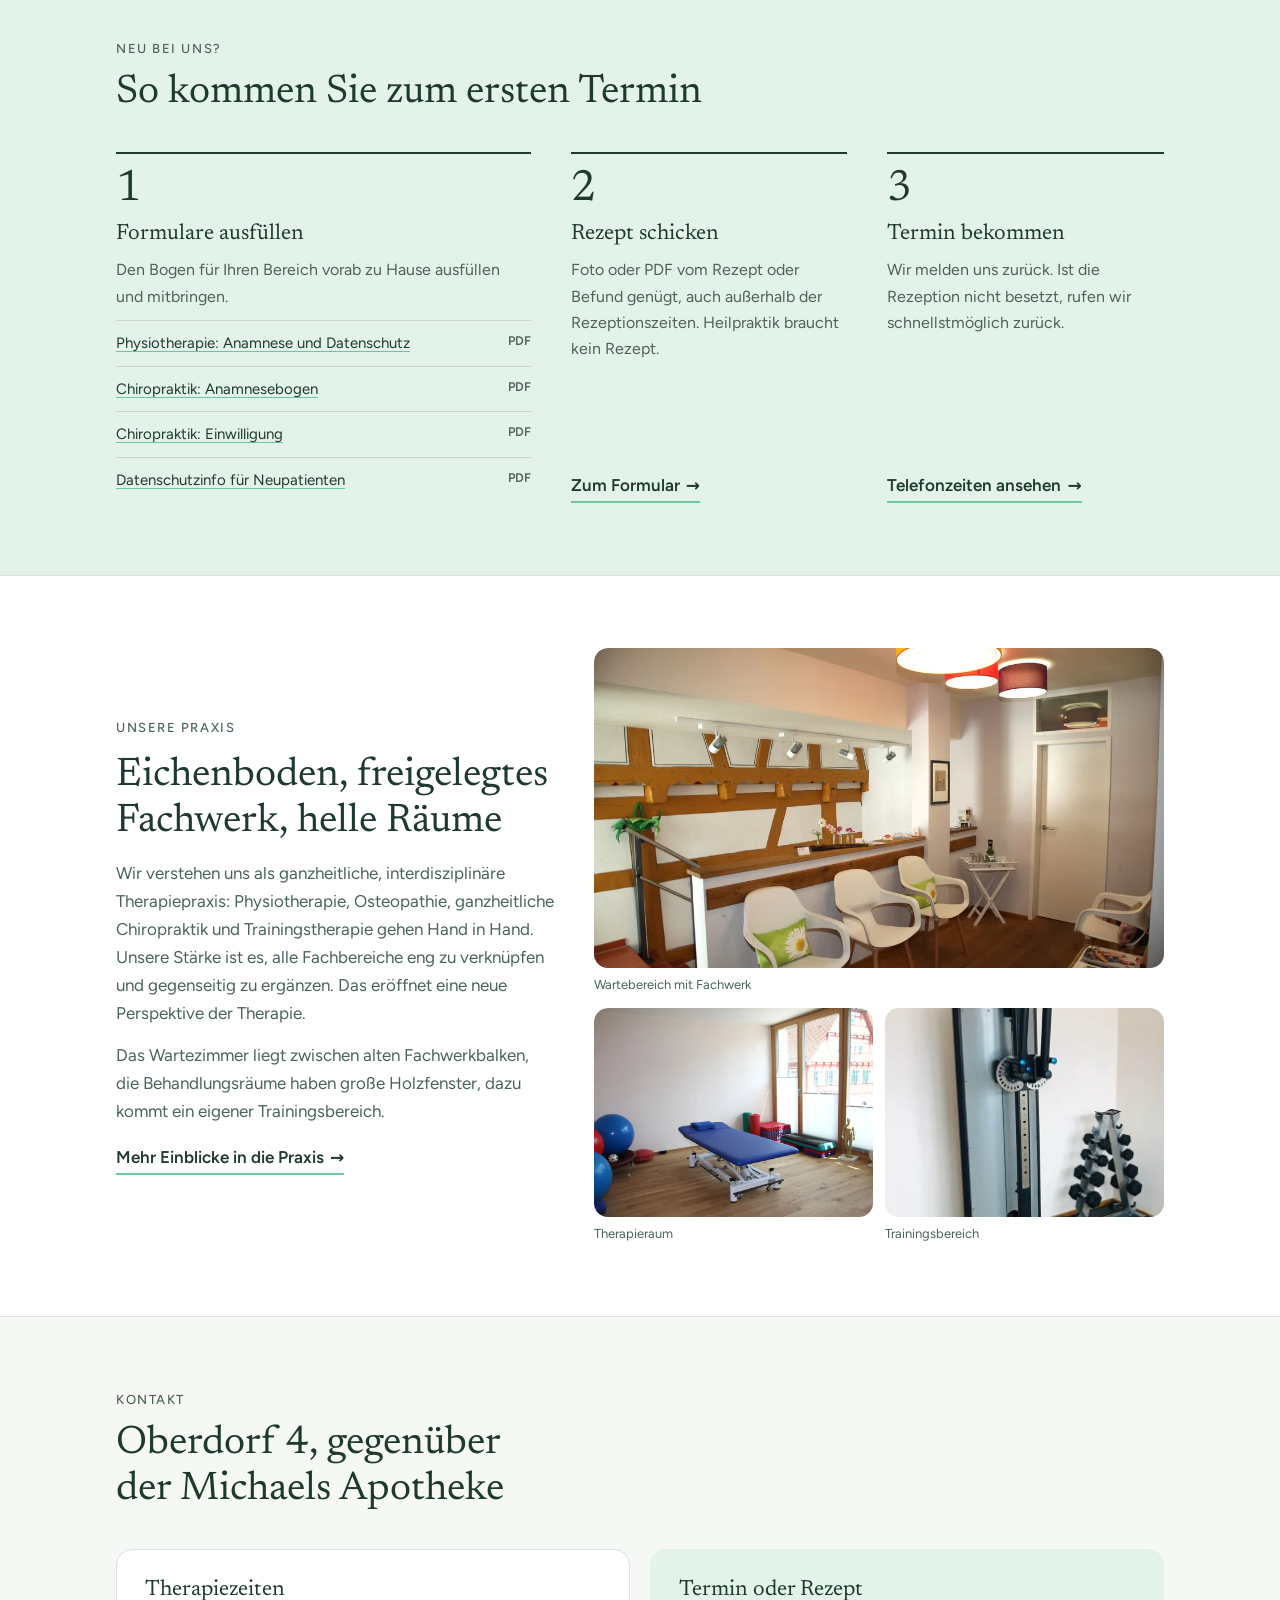
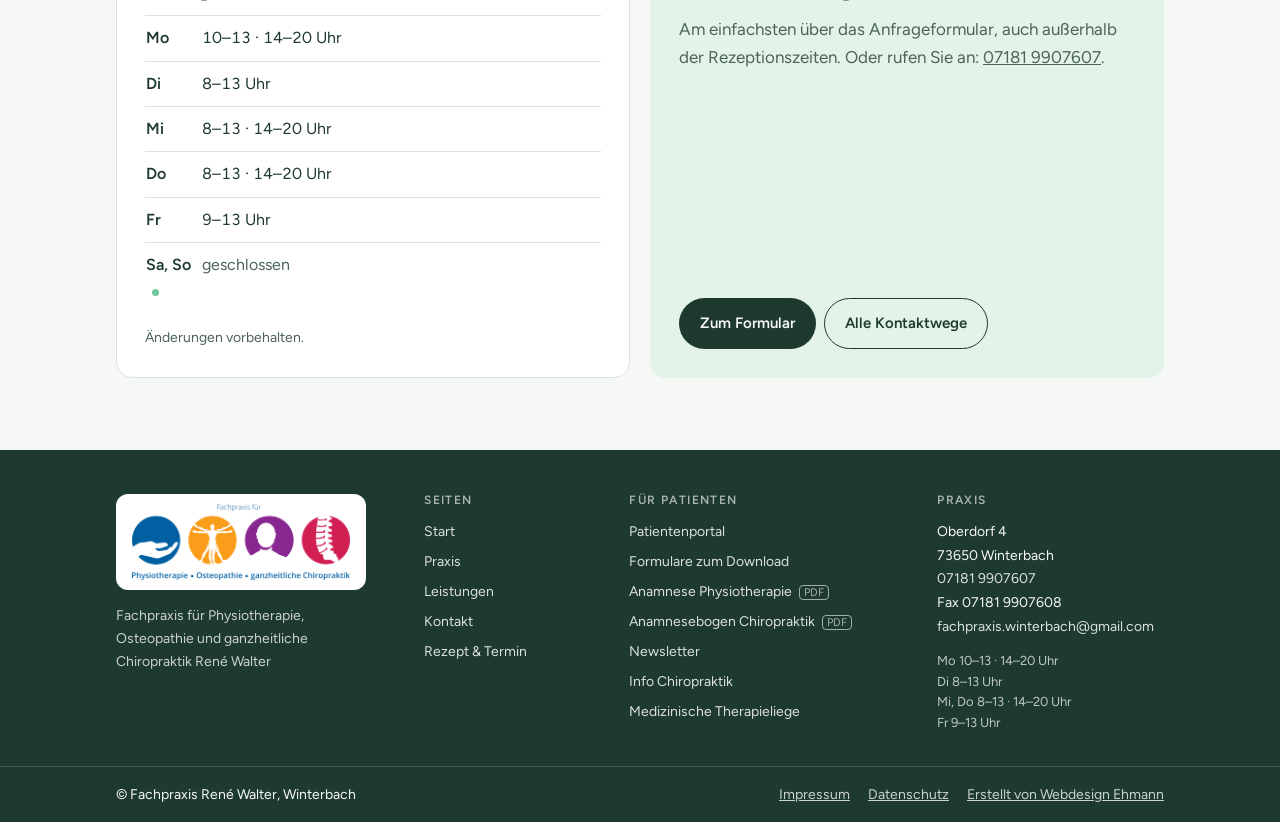
==== commit 9ffbef46: "Suchfunktion: Overlay mit Volltextsuche über alle Seiten (Umlaut-tolerant, Tastatur, Sprungmarken) C" ====
--- a/index.html
+++ b/index.html
@@ -27,6 +27,9 @@
       <a href="kontakt.html">Kontakt</a>
       <a href="anfrage.html" class="nav-cta">Rezept &amp; Termin</a>
     </nav>
+    <button class="search-btn" id="searchBtn" type="button" aria-label="Suche öffnen" aria-haspopup="dialog">
+      <svg width="22" height="22" viewBox="0 0 24 24" fill="none" stroke="currentColor" stroke-width="1.9" stroke-linecap="round" aria-hidden="true"><circle cx="11" cy="11" r="6.5"/><path d="M16 16l4.5 4.5"/></svg>
+    </button>
     <button class="menu-btn" id="menuBtn" aria-label="Menü öffnen" aria-expanded="false" aria-controls="links">
       <svg width="26" height="26" viewBox="0 0 24 24" fill="none" stroke="currentColor" stroke-width="1.8" stroke-linecap="round" aria-hidden="true"><path d="M4 7h16M4 12h16M4 17h16"/></svg>
     </button>
@@ -211,6 +214,18 @@
   </div></div>
 </footer>
 
+<div class="search" id="search" role="dialog" aria-modal="true" aria-label="Suche auf dieser Website" hidden>
+  <div class="search-panel">
+    <div class="search-top">
+      <svg width="22" height="22" viewBox="0 0 24 24" fill="none" stroke="currentColor" stroke-width="1.9" stroke-linecap="round" aria-hidden="true"><circle cx="11" cy="11" r="6.5"/><path d="M16 16l4.5 4.5"/></svg>
+      <input id="searchInput" type="search" placeholder="Suchen, z. B. Rezept, Dry Needling, Öffnungszeiten" autocomplete="off" enterkeyhint="search" aria-label="Suchbegriff">
+      <button type="button" class="search-close" id="searchClose" aria-label="Suche schließen">Schließen</button>
+    </div>
+    <ul class="search-results" id="searchResults" aria-live="polite"></ul>
+    <p class="search-hint" id="searchHint">Tippen Sie einen Begriff. Gesucht wird in allen Seiten der Praxis.</p>
+  </div>
+</div>
+
 <nav class="dock" aria-label="Schnellzugriff">
   <a href="tel:+4971819907607"><b>Anrufen</b><small>07181 9907607</small></a>
   <a href="anfrage.html"><b>Rezept senden</b><small>online</small></a>
--- a/css/style.css
+++ b/css/style.css
@@ -3,6 +3,7 @@
 /* Farben: Mint als Grundton der Praxis. Blau/Orange/Violett/Magenta stammen aus dem Logo und
    markieren nur die vier Fachbereiche (und spiegeln die Lampenschirme im Flur der Praxis). */
 :root{
+  --alert:#C0272D;
   --bg:#F6F8F5; --surface:#FFFFFF; --mint:#6CC79A; --mint-soft:#E3F3EA;
   --ink:#1E3A2E; --ink-2:#4B6358; --line:#D9E3DC; --on-mint:#13301F;
   --c-blue:#2E6FB7; --c-orange:#E8962A; --c-violet:#7B3F98; --c-magenta:#B8336A;
@@ -319,3 +320,36 @@
 .foot-bottom a{opacity:.8}
 @media (max-width:820px){footer{padding-bottom:calc(64px + env(safe-area-inset-bottom,0px))}}
 footer .foot-grid nav{display:block}
+
+/* Wichtiger Hinweis (Treppenlift) mit roter Umrandung */
+:root{--alert:#C0272D}
+@media (prefers-color-scheme:dark){:root:not([data-theme="light"]){--alert:#F07672}}
+:root[data-theme="dark"]{--alert:#F07672}
+.notice{border:2.5px solid var(--alert);border-radius:12px;padding:14px 16px;display:flex;flex-direction:column;gap:4px;background:color-mix(in srgb,var(--alert) 6%,var(--surface));color:var(--ink)}
+.notice b{font-size:17px;color:var(--alert);display:flex;align-items:center;gap:8px}
+.notice b::before{content:"!";display:inline-grid;place-items:center;width:22px;height:22px;border-radius:50%;background:var(--alert);color:#fff;font-size:14px;font-weight:700;flex-shrink:0}
+.notice span{font-size:16px;color:var(--ink-2)}
+/* Handy: Portal steht schon in der festen unteren Leiste */
+@media (max-width:820px){.patbar .pat-portal{display:none}.patbar .wrap{justify-content:space-around}}
+
+/* Suche */
+.search-btn{background:none;border:0;color:var(--ink);padding:8px;margin-left:6px;cursor:pointer;border-radius:50%;display:grid;place-items:center}
+.search-btn:hover{background:var(--mint-soft)}
+.links{margin-left:auto}
+@media (max-width:900px){.search-btn{margin-left:auto}.menu-btn{margin-left:0}}
+.search{position:fixed;inset:0;z-index:20;background:rgba(10,24,16,.55);display:flex;justify-content:center;align-items:flex-start;padding:max(12px,env(safe-area-inset-top,0px)) 12px 12px}
+.search[hidden]{display:none}
+.search-panel{background:var(--bg);border:1px solid var(--line);border-radius:16px;width:min(680px,100%);margin-top:6vh;max-height:calc(100dvh - 12vh);display:flex;flex-direction:column;overflow:hidden;box-shadow:0 30px 60px -20px rgba(0,0,0,.5)}
+.search-top{display:flex;align-items:center;gap:10px;padding:14px 16px;border-bottom:1px solid var(--line);color:var(--ink-2)}
+.search-top input{flex:1;min-width:0;font:inherit;font-size:18px;border:0;background:none;color:var(--ink);outline:none;padding:6px 0}
+.search-top input::-webkit-search-cancel-button{display:none}
+.search-close{font:inherit;font-size:14px;background:none;border:1px solid var(--line);color:var(--ink-2);border-radius:999px;padding:5px 12px;cursor:pointer}
+.search-results{list-style:none;margin:0;padding:6px;overflow:auto}
+.search-results a{display:block;text-decoration:none;padding:12px 14px;border-radius:10px}
+.search-results a:hover,.search-results a:focus-visible,.search-results a.sel{background:var(--mint-soft)}
+.search-results b{font-family:var(--f-display);font-weight:400;font-size:20px;display:block;line-height:1.25}
+.search-results .where{font-size:12px;letter-spacing:.08em;text-transform:uppercase;color:var(--ink-2);margin-left:8px;font-family:var(--f-body)}
+.search-results small{display:block;color:var(--ink-2);font-size:14px;line-height:1.5;margin-top:3px}
+.search-results mark{background:color-mix(in srgb,var(--mint) 55%,transparent);color:inherit;border-radius:3px;padding:0 1px}
+.search-hint{padding:14px 18px;color:var(--ink-2);font-size:15px;margin:0}
+.search-hint:empty{display:none}
